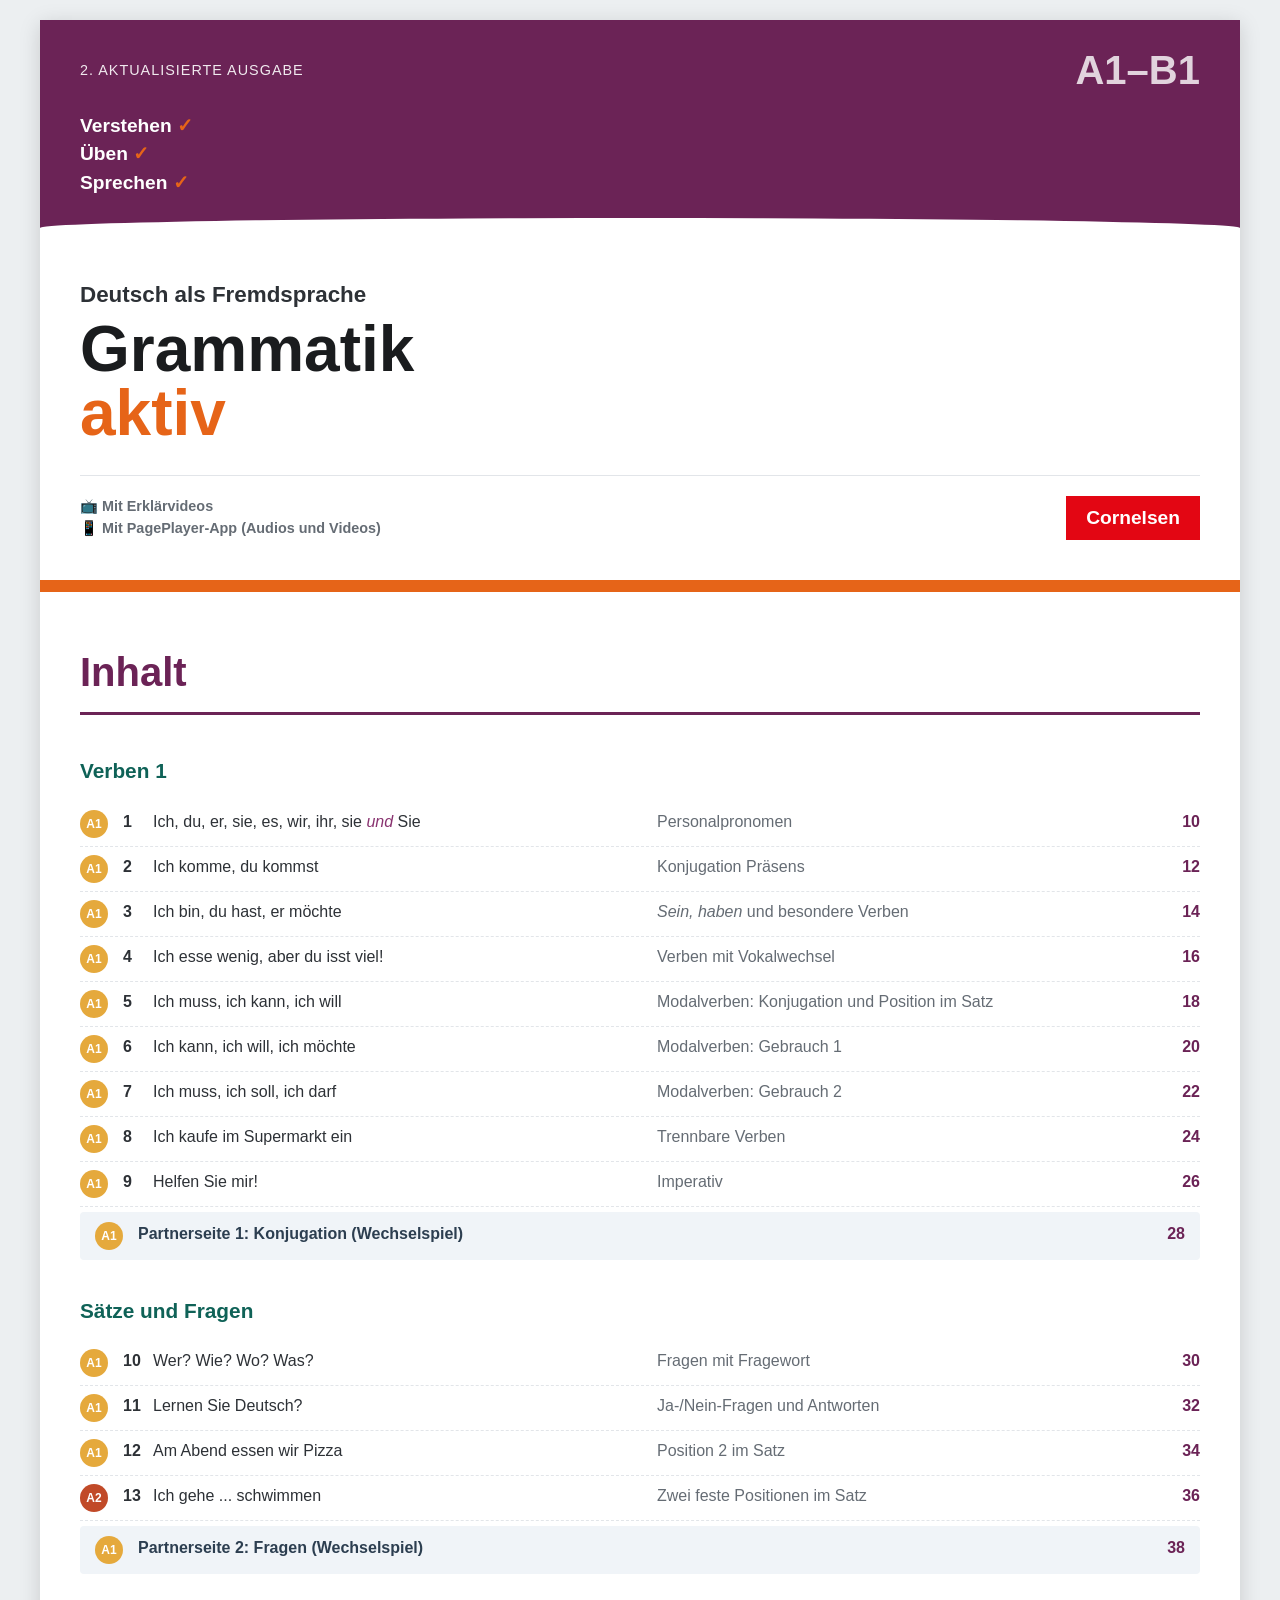
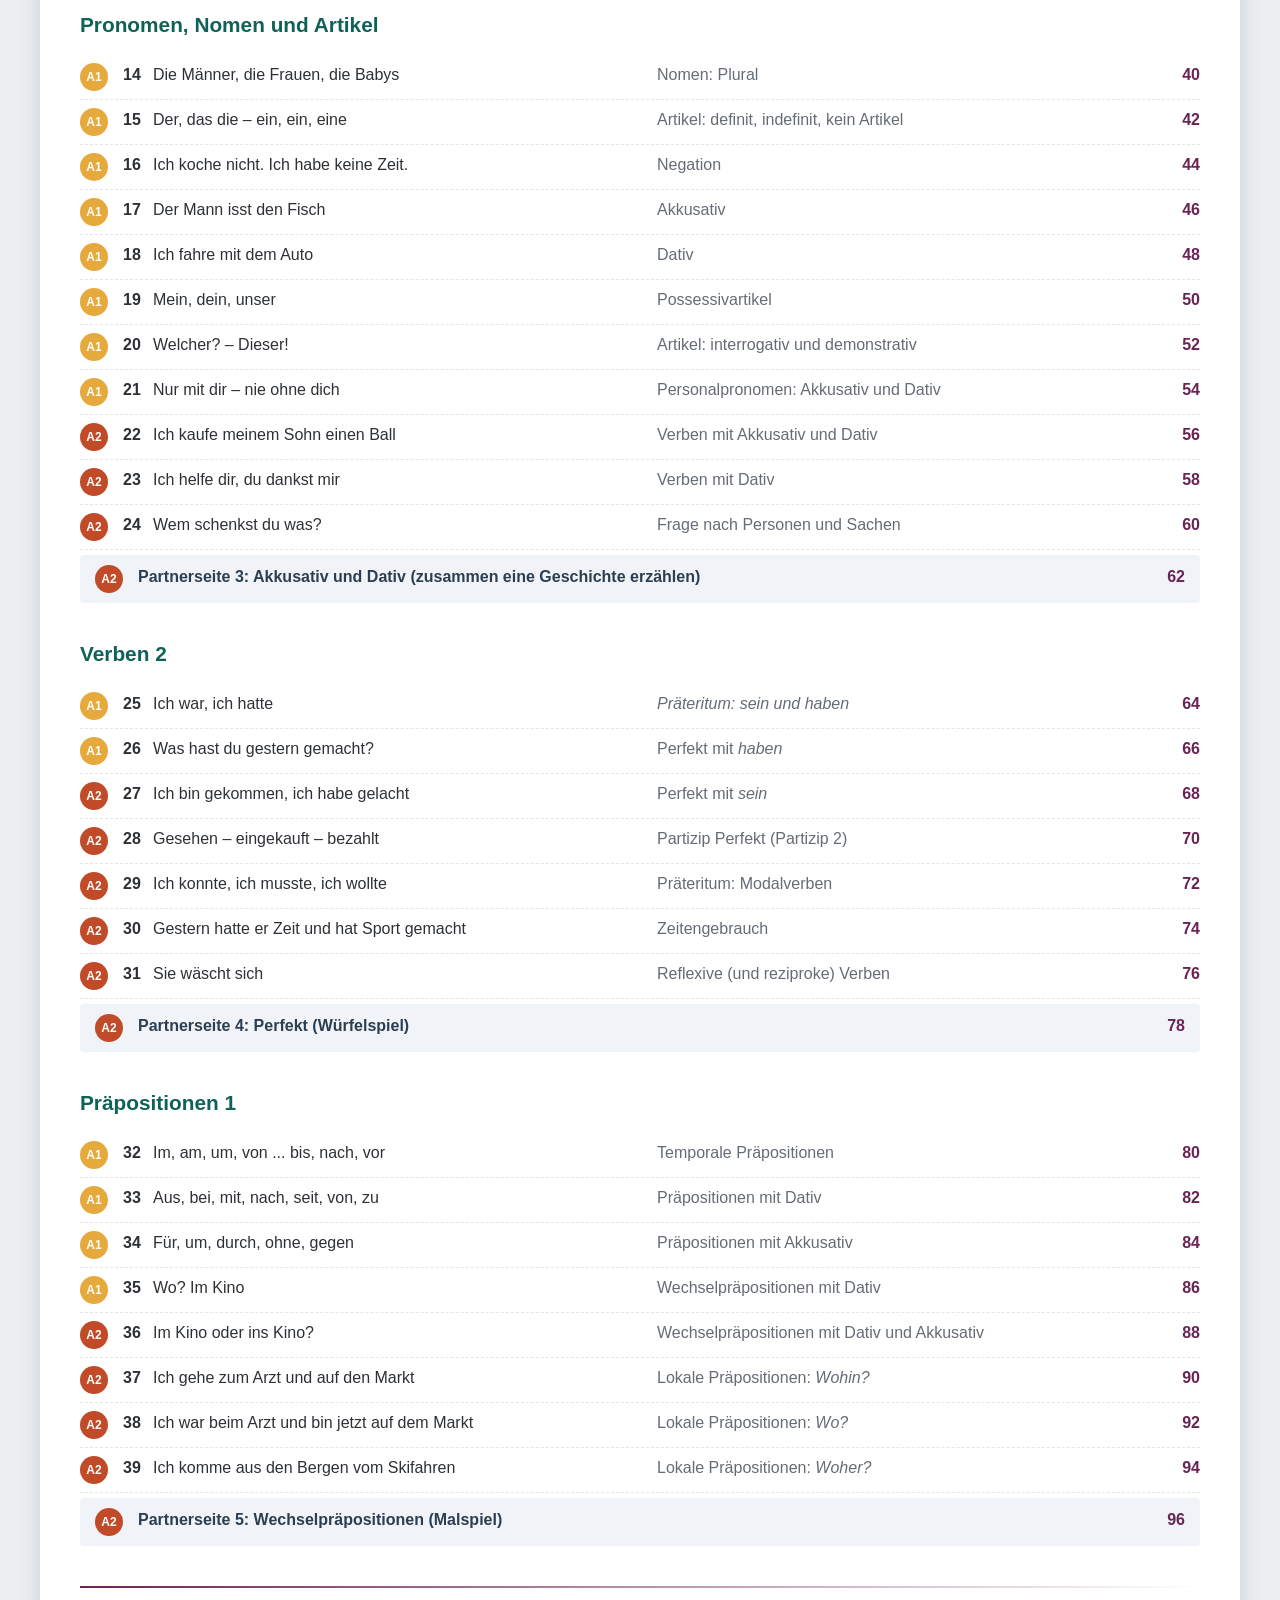
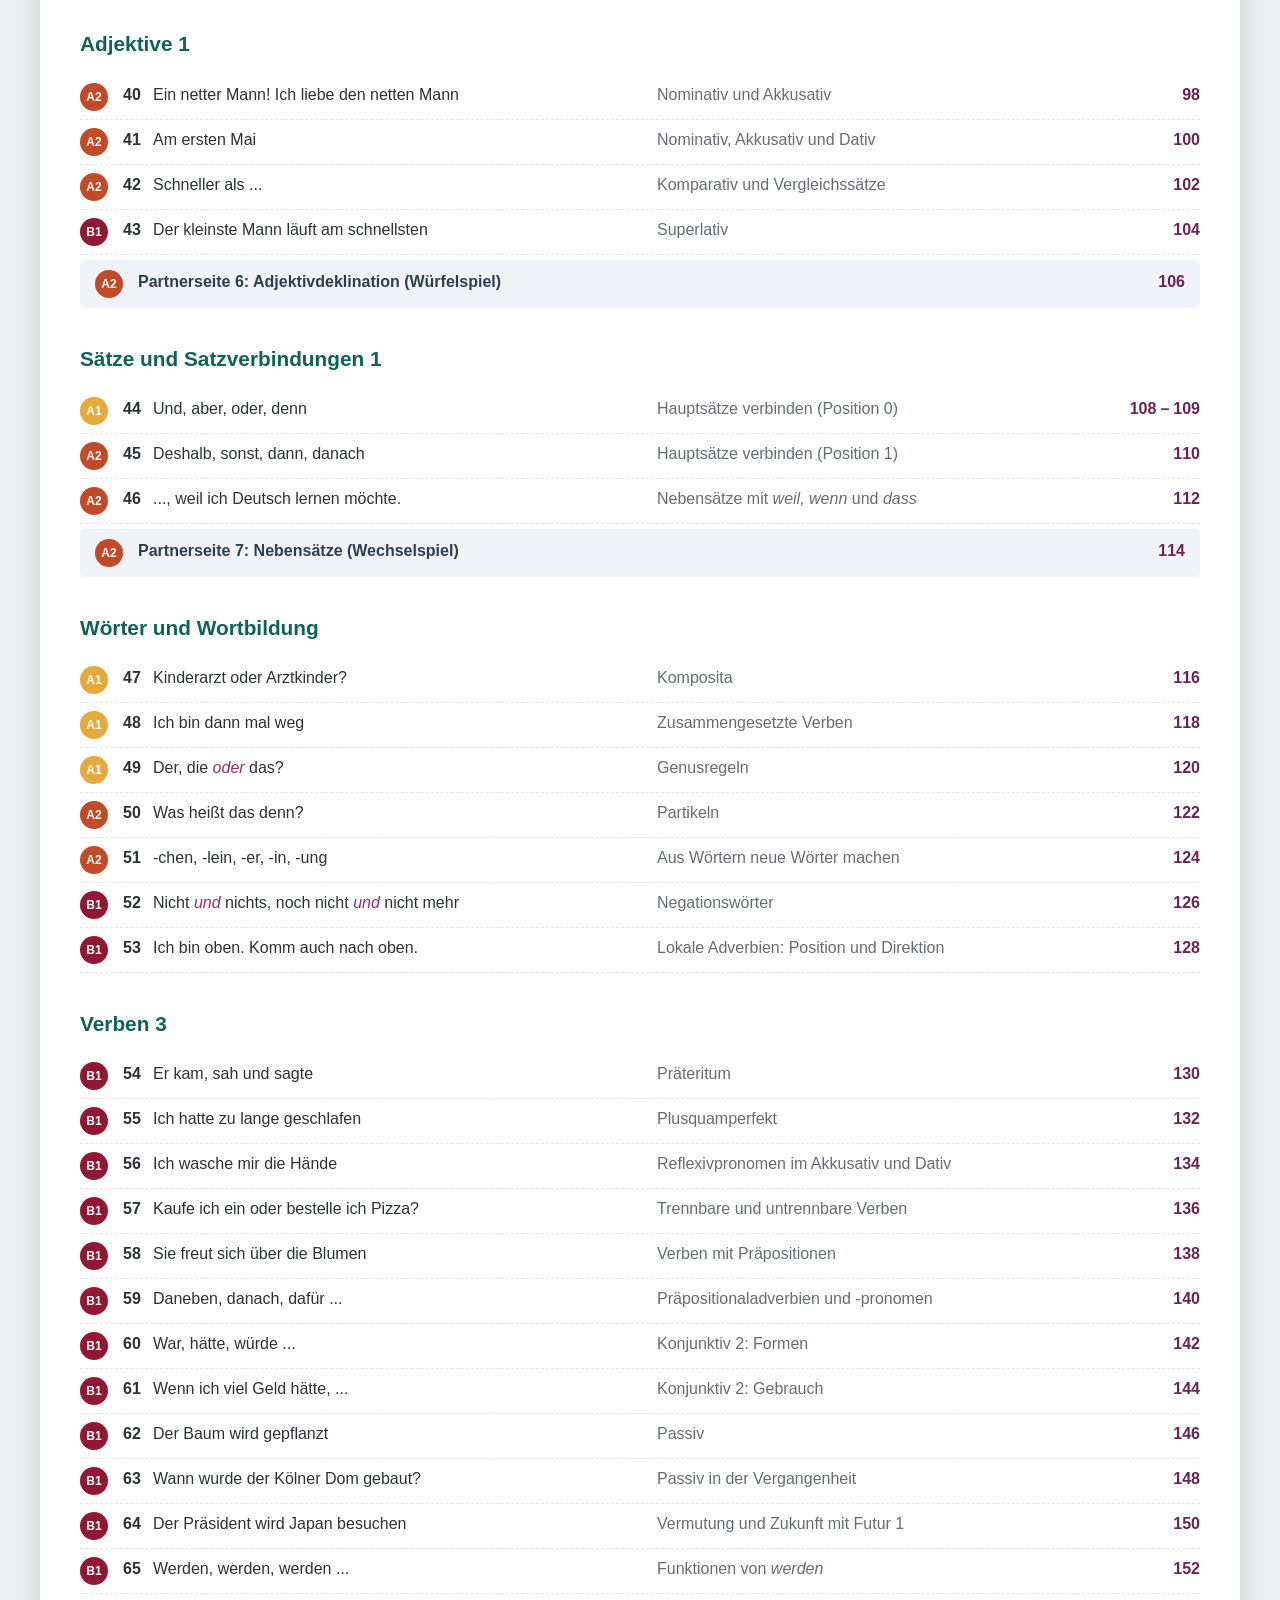
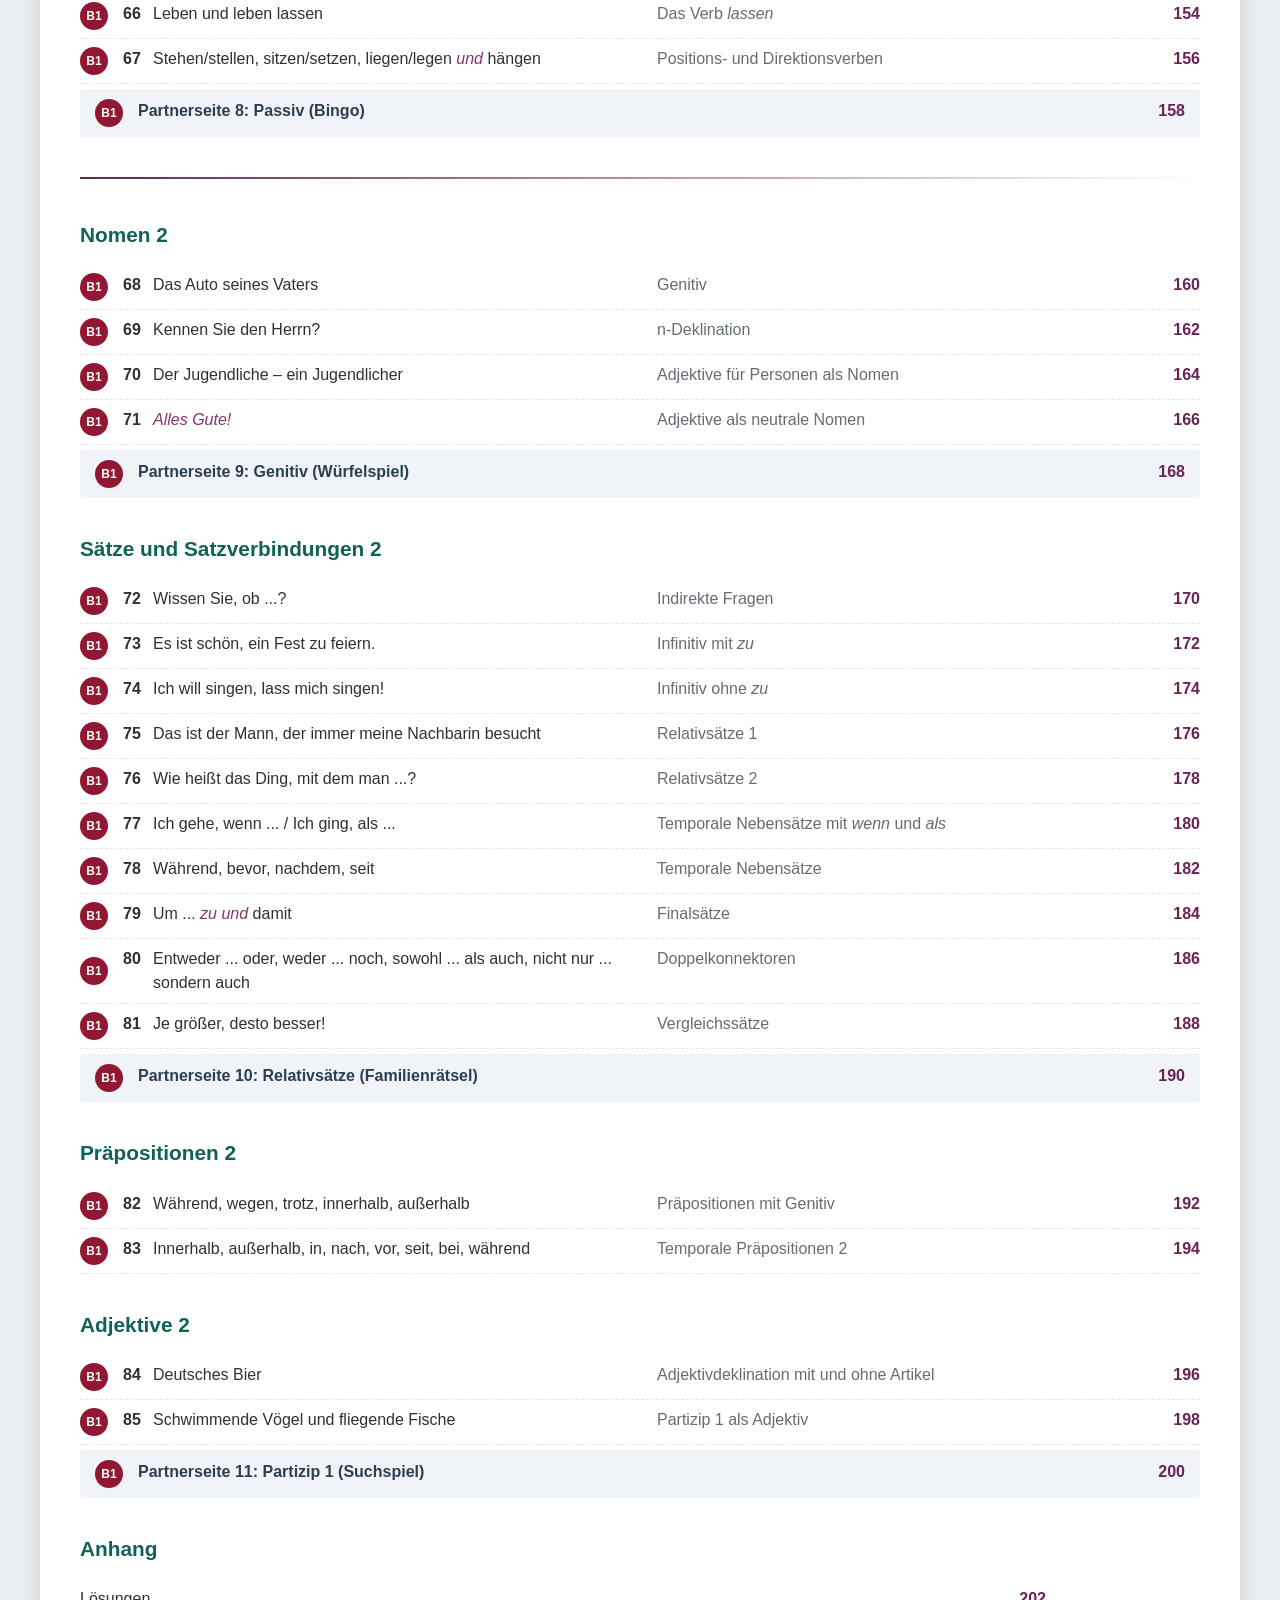
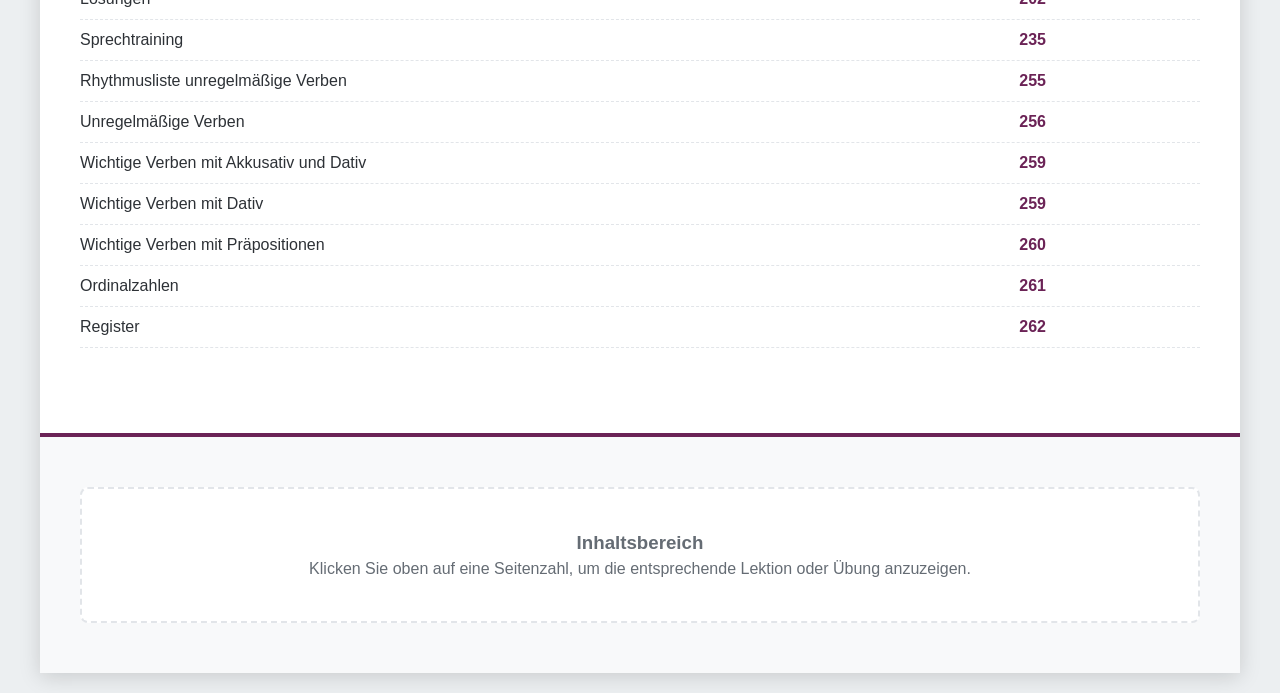
==== Deutsch-A1-B1.html @ 620b85b8 "Create Deutsch-A1-B1.html" ====
<!DOCTYPE html>
<html lang="de">
<head>
    <meta charset="UTF-8">
    <meta name="viewport" content="width=device-width, initial-scale=1.0">
    <title>Grammatik aktiv | A1-B1 Übungsbuch</title>
    <style>
        :root {
            --brand-plum: #6B2356;
            --brand-plum-light: #893370;
            --brand-orange: #E66418;
            --brand-orange-light: #FCEFE7;
            --bg-light: #F8F9FA;
            --text-dark: #2D3136;
            --text-muted: #656C74;
            --border-color: #E2E5E9;
            
            /* Level Badge Colors */
            --badge-a1: #E5A93C;
            --badge-a2: #C14A28;
            --badge-b1: #911732;

            /* Content Specific colors */
            --pos-0-bg: #E3F2FD;
            --pos-0-border: #1E88E5;
            --exercise-blue: #0288D1;
        }

        * {
            box-sizing: border-box;
            margin: 0;
            padding: 0;
        }

        body {
            font-family: -apple-system, BlinkMacSystemFont, "Segoe UI", Roboto, Helvetica, Arial, sans-serif;
            background-color: #ECEFF1;
            color: var(--text-dark);
            line-height: 1.5;
        }

        .app-container {
            max-width: 1200px;
            margin: 20px auto;
            background-color: #FFFFFF;
            box-shadow: 0 4px 20px rgba(0,0,0,0.15);
            min-height: 100vh;
            display: flex;
            flex-direction: column;
            position: relative;
        }

        /* --- BOOK COVER COMPONENT --- */
        .book-cover {
            background-color: var(--brand-plum);
            color: #FFFFFF;
            padding: 40px;
            position: relative;
            overflow: hidden;
            border-bottom: 12px solid var(--brand-orange);
        }

        .cover-badge-top {
            position: absolute;
            top: 20px;
            right: 40px;
            font-size: 2.5rem;
            font-weight: 800;
            opacity: 0.8;
        }

        .cover-edition {
            font-size: 0.9rem;
            text-transform: uppercase;
            letter-spacing: 1px;
            margin-bottom: 30px;
            opacity: 0.9;
        }

        .cover-pillars {
            margin-bottom: 40px;
            font-size: 1.2rem;
            font-weight: bold;
        }
        .cover-pillars div::after {
            content: " ✓";
            color: var(--brand-orange);
        }

        .cover-main-titles {
            background-color: #FFFFFF;
            color: var(--text-dark);
            margin: 0 -40px -40px -40px;
            padding: 40px;
            position: relative;
        }

        .cover-main-titles::before {
            content: "";
            position: absolute;
            top: -20px;
            left: 0;
            right: 0;
            height: 20px;
            background: #FFFFFF;
            border-radius: 100% 100% 0 0;
        }

        .subtitle-lang {
            font-size: 1.4rem;
            color: var(--text-dark);
            font-weight: 600;
            margin-bottom: 5px;
        }

        .main-title-grammatik {
            font-size: 4rem;
            font-weight: 800;
            line-height: 1;
            color: #1A1C1E;
        }

        .main-title-aktiv {
            font-size: 4rem;
            font-weight: 800;
            line-height: 1;
            color: var(--brand-orange);
            margin-bottom: 30px;
        }

        .cover-footer {
            display: flex;
            justify-content: space-between;
            align-items: center;
            border-top: 1px solid var(--border-color);
            padding-top: 20px;
        }

        .brand-logo {
            background-color: #E30613;
            color: #FFFFFF;
            padding: 8px 20px;
            font-weight: bold;
            font-size: 1.2rem;
            display: inline-block;
        }

        /* --- TABLE OF CONTENTS COMPONENT --- */
        .toc-container {
            padding: 50px 40px;
        }

        .toc-title {
            font-size: 2.5rem;
            color: var(--brand-plum);
            margin-bottom: 40px;
            border-bottom: 3px solid var(--brand-plum);
            padding-bottom: 10px;
        }

        .toc-section {
            margin-bottom: 35px;
        }

        .toc-section-title {
            font-size: 1.3rem;
            color: #0F6257;
            margin-bottom: 15px;
            font-weight: 700;
        }

        .toc-list {
            list-style: none;
        }

        .toc-item {
            display: flex;
            align-items: baseline;
            padding: 8px 0;
            border-bottom: 1px dashed var(--border-color);
            transition: background-color 0.2s ease;
        }

        .toc-item:hover {
            background-color: var(--bg-light);
        }

        .level-badge {
            display: inline-block;
            width: 28px;
            height: 28px;
            border-radius: 50%;
            color: #FFFFFF;
            text-align: center;
            font-size: 0.75rem;
            font-weight: bold;
            line-height: 28px;
            margin-right: 15px;
            flex-shrink: 0;
            align-self: center;
        }

        .badge-a1 { background-color: var(--badge-a1); }
        .badge-a2 { background-color: var(--badge-a2); }
        .badge-b1 { background-color: var(--badge-b1); }

        .chapter-num {
            font-weight: 700;
            width: 30px;
            flex-shrink: 0;
        }

        .chapter-example {
            font-weight: 500;
            padding-right: 20px;
            flex-grow: 0;
            width: 45%;
        }

        .chapter-example em {
            font-style: italic;
            color: var(--brand-plum-light);
        }

        .chapter-topic {
            color: var(--text-muted);
            flex-grow: 1;
            padding-right: 15px;
        }

        .page-link-group {
            display: flex;
            gap: 4px;
            font-weight: bold;
            color: var(--brand-plum);
            width: 70px;
            justify-content: flex-end;
            flex-shrink: 0;
        }

        .page-link {
            color: var(--brand-plum);
            text-decoration: none;
            transition: color 0.2s ease;
        }

        .page-link:hover {
            color: var(--brand-orange);
            text-decoration: underline;
        }

        .partner-item {
            background-color: #F0F4F8;
            border-bottom: none;
            border-radius: 4px;
            margin: 5px 0;
            padding: 10px 15px;
        }
        
        .partner-title {
            font-weight: bold;
            color: #2C3E50;
            flex-grow: 1;
        }

        .divider-line {
            height: 2px;
            background: linear-gradient(to right, var(--brand-plum), transparent);
            margin: 40px 0;
            border: none;
        }

        /* --- CONTENT SECTION CONTAINER --- */
        .content-workspace {
            background-color: var(--bg-light);
            border-top: 4px solid var(--brand-plum);
            padding: 50px 40px;
        }

        .placeholder-box {
            background: white;
            border: 2px dashed var(--border-color);
            border-radius: 8px;
            padding: 40px;
            text-align: center;
            color: var(--text-muted);
        }

        /* --- BOOK PAGE PARSING & INTERFACE LAYOUTS (PAGES 108 & 109) --- */
        .page-render-container {
            background-color: #FFFFFF;
            padding: 40px;
            border-radius: 4px;
            box-shadow: 0 2px 10px rgba(0,0,0,0.05);
        }

        .page-header-meta {
            display: flex;
            justify-content: space-between;
            align-items: center;
            border-bottom: 2px solid var(--text-dark);
            padding-bottom: 10px;
            margin-bottom: 25px;
        }

        .page-title-main {
            font-size: 1.8rem;
            font-weight: 800;
        }

        .page-title-main span {
            color: var(--brand-orange);
        }

        .grid-syntax-table {
            display: grid;
            grid-template-columns: 1.5fr 1fr 2fr;
            gap: 1px;
            background-color: var(--border-color);
            margin: 20px 0;
            border: 1px solid var(--border-color);
        }

        .grid-cell {
            background-color: #FFFFFF;
            padding: 10px 12px;
            font-size: 0.95rem;
        }

        .grid-header {
            background-color: #F1F3F5;
            font-weight: bold;
            color: var(--text-dark);
        }

        .grid-cell-pos0 {
            background-color: var(--pos-0-bg);
            border-left: 3px solid var(--pos-0-border);
            font-weight: bold;
            color: #0D47A1;
        }

        .conceptual-matrix {
            display: grid;
            grid-template-columns: repeat(2, 1fr);
            gap: 20px;
            margin-top: 25px;
        }

        .matrix-card {
            border: 1px solid var(--border-color);
            border-radius: 6px;
            padding: 15px;
        }

        .matrix-card h4 {
            color: var(--brand-plum);
            margin-bottom: 8px;
            border-bottom: 2px solid var(--brand-orange-light);
            padding-bottom: 4px;
        }

        .m-highlight {
            font-weight: bold;
            color: #D32F2F;
        }

        /* Exercise layout engine */
        .exercise-headline {
            display: flex;
            align-items: center;
            margin-top: 30px;
            margin-bottom: 15px;
            color: var(--exercise-blue);
            font-weight: bold;
        }

        .exercise-num-badge {
            background-color: var(--exercise-blue);
            color: white;
            width: 24px;
            height: 24px;
            border-radius: 50%;
            display: inline-block;
            text-align: center;
            line-height: 24px;
            margin-right: 10px;
            font-size: 0.85rem;
        }

        .exercise-input-line {
            margin-bottom: 12px;
            padding-left: 10px;
            font-size: 1rem;
        }

        .inline-blank {
            border: none;
            border-bottom: 1px solid var(--text-dark);
            width: 140px;
            padding: 2px 5px;
            font-size: 0.95rem;
            color: #1565C0;
            font-weight: bold;
            text-align: center;
        }

        .inline-blank:focus {
            outline: none;
            border-bottom: 2px solid var(--brand-orange);
            background-color: var(--brand-orange-light);
        }

        .full-width-blank {
            width: 100%;
            margin-top: 5px;
            border: none;
            border-bottom: 1px solid var(--text-muted);
            padding: 4px;
            font-size: 0.95rem;
        }

        .full-width-blank:focus {
            outline: none;
            border-bottom: 2px solid var(--exercise-blue);
        }

        .radio-option-group {
            display: inline-flex;
            gap: 15px;
            margin-left: 10px;
        }

        .tip-box-lightbulb {
            background-color: #E8F5E9;
            border: 1px solid #A5D6A7;
            border-radius: 6px;
            padding: 15px;
            margin: 25px 0;
            display: flex;
            gap: 15px;
            align-items: center;
        }

        /* Navigation buttons layout inside content area */
        .page-navigation-footer {
            display: flex;
            justify-content: space-between;
            margin-top: 30px;
            padding-top: 20px;
            border-top: 1px solid var(--border-color);
        }

        .nav-btn {
            padding: 8px 16px;
            background-color: var(--brand-plum);
            color: white;
            text-decoration: none;
            border-radius: 4px;
            font-weight: bold;
            font-size: 0.9rem;
        }

        .nav-btn:hover {
            background-color: var(--brand-orange);
        }
    </style>
</head>
<body>

<div class="app-container">

    <header class="book-cover">
        <div class="cover-badge-top">A1–B1</div>
        <div class="cover-edition">2. aktualisierte Ausgabe</div>
        <div class="cover-pillars">
            <div>Verstehen</div>
            <div>Üben</div>
            <div>Sprechen</div>
        </div>
        
        <div class="cover-main-titles">
            <div class="subtitle-lang">Deutsch als Fremdsprache</div>
            <h1 class="main-title-grammatik">Grammatik</h1>
            <h1 class="main-title-aktiv">aktiv</h1>
            
            <div class="cover-footer">
                <div style="font-size: 0.9rem; color: var(--text-muted); font-weight: bold;">
                    📺 Mit Erklärvideos <br>
                    📱 Mit PagePlayer-App (Audios und Videos)
                </div>
                <div class="brand-logo">Cornelsen</div>
            </div>
        </div>
    </header>

    <main class="toc-container">
        <h2 class="toc-title">Inhalt</h2>

        <section class="toc-section">
            <h3 class="toc-section-title">Verben 1</h3>
            <ul class="toc-list">
                <li class="toc-item"><span class="level-badge badge-a1">A1</span><span class="chapter-num">1</span><span class="chapter-example">Ich, du, er, sie, es, wir, ihr, sie <em>und</em> Sie</span><span class="chapter-topic">Personalpronomen</span><div class="page-link-group"><a href="#page-10" class="page-link">10</a></div></li>
                <li class="toc-item"><span class="level-badge badge-a1">A1</span><span class="chapter-num">2</span><span class="chapter-example">Ich komme, du kommst</span><span class="chapter-topic">Konjugation Präsens</span><div class="page-link-group"><a href="#page-12" class="page-link">12</a></div></li>
                <li class="toc-item"><span class="level-badge badge-a1">A1</span><span class="chapter-num">3</span><span class="chapter-example">Ich bin, du hast, er möchte</span><span class="chapter-topic"><em>Sein, haben</em> und besondere Verben</span><div class="page-link-group"><a href="#page-14" class="page-link">14</a></div></li>
                <li class="toc-item"><span class="level-badge badge-a1">A1</span><span class="chapter-num">4</span><span class="chapter-example">Ich esse wenig, aber du isst viel!</span><span class="chapter-topic">Verben mit Vokalwechsel</span><div class="page-link-group"><a href="#page-16" class="page-link">16</a></div></li>
                <li class="toc-item"><span class="level-badge badge-a1">A1</span><span class="chapter-num">5</span><span class="chapter-example">Ich muss, ich kann, ich will</span><span class="chapter-topic">Modalverben: Konjugation und Position im Satz</span><div class="page-link-group"><a href="#page-18" class="page-link">18</a></div></li>
                <li class="toc-item"><span class="level-badge badge-a1">A1</span><span class="chapter-num">6</span><span class="chapter-example">Ich kann, ich will, ich möchte</span><span class="chapter-topic">Modalverben: Gebrauch 1</span><div class="page-link-group"><a href="#page-20" class="page-link">20</a></div></li>
                <li class="toc-item"><span class="level-badge badge-a1">A1</span><span class="chapter-num">7</span><span class="chapter-example">Ich muss, ich soll, ich darf</span><span class="chapter-topic">Modalverben: Gebrauch 2</span><div class="page-link-group"><a href="#page-22" class="page-link">22</a></div></li>
                <li class="toc-item"><span class="level-badge badge-a1">A1</span><span class="chapter-num">8</span><span class="chapter-example">Ich kaufe im Supermarkt ein</span><span class="chapter-topic">Trennbare Verben</span><div class="page-link-group"><a href="#page-24" class="page-link">24</a></div></li>
                <li class="toc-item"><span class="level-badge badge-a1">A1</span><span class="chapter-num">9</span><span class="chapter-example">Helfen Sie mir!</span><span class="chapter-topic">Imperativ</span><div class="page-link-group"><a href="#page-26" class="page-link">26</a></div></li>
                <li class="toc-item partner-item"><span class="level-badge badge-a1">A1</span><span class="partner-title">Partnerseite 1: Konjugation (Wechselspiel)</span><div class="page-link-group"><a href="#page-28" class="page-link">28</a></div></li>
            </ul>
        </section>

        <section class="toc-section">
            <h3 class="toc-section-title">Sätze und Fragen</h3>
            <ul class="toc-list">
                <li class="toc-item"><span class="level-badge badge-a1">A1</span><span class="chapter-num">10</span><span class="chapter-example">Wer? Wie? Wo? Was?</span><span class="chapter-topic">Fragen mit Fragewort</span><div class="page-link-group"><a href="#page-30" class="page-link">30</a></div></li>
                <li class="toc-item"><span class="level-badge badge-a1">A1</span><span class="chapter-num">11</span><span class="chapter-example">Lernen Sie Deutsch?</span><span class="chapter-topic">Ja-/Nein-Fragen und Antworten</span><div class="page-link-group"><a href="#page-32" class="page-link">32</a></div></li>
                <li class="toc-item"><span class="level-badge badge-a1">A1</span><span class="chapter-num">12</span><span class="chapter-example">Am Abend essen wir Pizza</span><span class="chapter-topic">Position 2 im Satz</span><div class="page-link-group"><a href="#page-34" class="page-link">34</a></div></li>
                <li class="toc-item"><span class="level-badge badge-a2">A2</span><span class="chapter-num">13</span><span class="chapter-example">Ich gehe ... schwimmen</span><span class="chapter-topic">Zwei feste Positionen im Satz</span><div class="page-link-group"><a href="#page-36" class="page-link">36</a></div></li>
                <li class="toc-item partner-item"><span class="level-badge badge-a1">A1</span><span class="partner-title">Partnerseite 2: Fragen (Wechselspiel)</span><div class="page-link-group"><a href="#page-38" class="page-link">38</a></div></li>
            </ul>
        </section>

        <section class="toc-section">
            <h3 class="toc-section-title">Pronomen, Nomen und Artikel</h3>
            <ul class="toc-list">
                <li class="toc-item"><span class="level-badge badge-a1">A1</span><span class="chapter-num">14</span><span class="chapter-example">Die Männer, die Frauen, die Babys</span><span class="chapter-topic">Nomen: Plural</span><div class="page-link-group"><a href="#page-40" class="page-link">40</a></div></li>
                <li class="toc-item"><span class="level-badge badge-a1">A1</span><span class="chapter-num">15</span><span class="chapter-example">Der, das die – ein, ein, eine</span><span class="chapter-topic">Artikel: definit, indefinit, kein Artikel</span><div class="page-link-group"><a href="#page-42" class="page-link">42</a></div></li>
                <li class="toc-item"><span class="level-badge badge-a1">A1</span><span class="chapter-num">16</span><span class="chapter-example">Ich koche nicht. Ich habe keine Zeit.</span><span class="chapter-topic">Negation</span><div class="page-link-group"><a href="#page-44" class="page-link">44</a></div></li>
                <li class="toc-item"><span class="level-badge badge-a1">A1</span><span class="chapter-num">17</span><span class="chapter-example">Der Mann isst den Fisch</span><span class="chapter-topic">Akkusativ</span><div class="page-link-group"><a href="#page-46" class="page-link">46</a></div></li>
                <li class="toc-item"><span class="level-badge badge-a1">A1</span><span class="chapter-num">18</span><span class="chapter-example">Ich fahre mit dem Auto</span><span class="chapter-topic">Dativ</span><div class="page-link-group"><a href="#page-48" class="page-link">48</a></div></li>
                <li class="toc-item"><span class="level-badge badge-a1">A1</span><span class="chapter-num">19</span><span class="chapter-example">Mein, dein, unser</span><span class="chapter-topic">Possessivartikel</span><div class="page-link-group"><a href="#page-50" class="page-link">50</a></div></li>
                <li class="toc-item"><span class="level-badge badge-a1">A1</span><span class="chapter-num">20</span><span class="chapter-example">Welcher? – Dieser!</span><span class="chapter-topic">Artikel: interrogativ und demonstrativ</span><div class="page-link-group"><a href="#page-52" class="page-link">52</a></div></li>
                <li class="toc-item"><span class="level-badge badge-a1">A1</span><span class="chapter-num">21</span><span class="chapter-example">Nur mit dir – nie ohne dich</span><span class="chapter-topic">Personalpronomen: Akkusativ und Dativ</span><div class="page-link-group"><a href="#page-54" class="page-link">54</a></div></li>
                <li class="toc-item"><span class="level-badge badge-a2">A2</span><span class="chapter-num">22</span><span class="chapter-example">Ich kaufe meinem Sohn einen Ball</span><span class="chapter-topic">Verben mit Akkusativ und Dativ</span><div class="page-link-group"><a href="#page-56" class="page-link">56</a></div></li>
                <li class="toc-item"><span class="level-badge badge-a2">A2</span><span class="chapter-num">23</span><span class="chapter-example">Ich helfe dir, du dankst mir</span><span class="chapter-topic">Verben mit Dativ</span><div class="page-link-group"><a href="#page-58" class="page-link">58</a></div></li>
                <li class="toc-item"><span class="level-badge badge-a2">A2</span><span class="chapter-num">24</span><span class="chapter-example">Wem schenkst du was?</span><span class="chapter-topic">Frage nach Personen und Sachen</span><div class="page-link-group"><a href="#page-60" class="page-link">60</a></div></li>
                <li class="toc-item partner-item"><span class="level-badge badge-a2">A2</span><span class="partner-title">Partnerseite 3: Akkusativ und Dativ (zusammen eine Geschichte erzählen)</span><div class="page-link-group"><a href="#page-62" class="page-link">62</a></div></li>
            </ul>
        </section>

        <section class="toc-section">
            <h3 class="toc-section-title">Verben 2</h3>
            <ul class="toc-list">
                <li class="toc-item"><span class="level-badge badge-a1">A1</span><span class="chapter-num">25</span><span class="chapter-example">Ich war, ich hatte</span><span class="chapter-topic"><em>Präteritum: sein und haben</em></span><div class="page-link-group"><a href="#page-64" class="page-link">64</a></div></li>
                <li class="toc-item"><span class="level-badge badge-a1">A1</span><span class="chapter-num">26</span><span class="chapter-example">Was hast du gestern gemacht?</span><span class="chapter-topic">Perfekt mit <em>haben</em></span><div class="page-link-group"><a href="#page-66" class="page-link">66</a></div></li>
                <li class="toc-item"><span class="level-badge badge-a2">A2</span><span class="chapter-num">27</span><span class="chapter-example">Ich bin gekommen, ich habe gelacht</span><span class="chapter-topic">Perfekt mit <em>sein</em></span><div class="page-link-group"><a href="#page-68" class="page-link">68</a></div></li>
                <li class="toc-item"><span class="level-badge badge-a2">A2</span><span class="chapter-num">28</span><span class="chapter-example">Gesehen – eingekauft – bezahlt</span><span class="chapter-topic">Partizip Perfekt (Partizip 2)</span><div class="page-link-group"><a href="#page-70" class="page-link">70</a></div></li>
                <li class="toc-item"><span class="level-badge badge-a2">A2</span><span class="chapter-num">29</span><span class="chapter-example">Ich konnte, ich musste, ich wollte</span><span class="chapter-topic">Präteritum: Modalverben</span><div class="page-link-group"><a href="#page-72" class="page-link">72</a></div></li>
                <li class="toc-item"><span class="level-badge badge-a2">A2</span><span class="chapter-num">30</span><span class="chapter-example">Gestern hatte er Zeit und hat Sport gemacht</span><span class="chapter-topic">Zeitengebrauch</span><div class="page-link-group"><a href="#page-74" class="page-link">74</a></div></li>
                <li class="toc-item"><span class="level-badge badge-a2">A2</span><span class="chapter-num">31</span><span class="chapter-example">Sie wäscht sich</span><span class="chapter-topic">Reflexive (und reziproke) Verben</span><div class="page-link-group"><a href="#page-76" class="page-link">76</a></div></li>
                <li class="toc-item partner-item"><span class="level-badge badge-a2">A2</span><span class="partner-title">Partnerseite 4: Perfekt (Würfelspiel)</span><div class="page-link-group"><a href="#page-78" class="page-link">78</a></div></li>
            </ul>
        </section>

        <section class="toc-section">
            <h3 class="toc-section-title">Präpositionen 1</h3>
            <ul class="toc-list">
                <li class="toc-item"><span class="level-badge badge-a1">A1</span><span class="chapter-num">32</span><span class="chapter-example">Im, am, um, von ... bis, nach, vor</span><span class="chapter-topic">Temporale Präpositionen</span><div class="page-link-group"><a href="#page-80" class="page-link">80</a></div></li>
                <li class="toc-item"><span class="level-badge badge-a1">A1</span><span class="chapter-num">33</span><span class="chapter-example">Aus, bei, mit, nach, seit, von, zu</span><span class="chapter-topic">Präpositionen mit Dativ</span><div class="page-link-group"><a href="#page-82" class="page-link">82</a></div></li>
                <li class="toc-item"><span class="level-badge badge-a1">A1</span><span class="chapter-num">34</span><span class="chapter-example">Für, um, durch, ohne, gegen</span><span class="chapter-topic">Präpositionen mit Akkusativ</span><div class="page-link-group"><a href="#page-84" class="page-link">84</a></div></li>
                <li class="toc-item"><span class="level-badge badge-a1">A1</span><span class="chapter-num">35</span><span class="chapter-example">Wo? Im Kino</span><span class="chapter-topic">Wechselpräpositionen mit Dativ</span><div class="page-link-group"><a href="#page-86" class="page-link">86</a></div></li>
                <li class="toc-item"><span class="level-badge badge-a2">A2</span><span class="chapter-num">36</span><span class="chapter-example">Im Kino oder ins Kino?</span><span class="chapter-topic">Wechselpräpositionen mit Dativ und Akkusativ</span><div class="page-link-group"><a href="#page-88" class="page-link">88</a></div></li>
                <li class="toc-item"><span class="level-badge badge-a2">A2</span><span class="chapter-num">37</span><span class="chapter-example">Ich gehe zum Arzt und auf den Markt</span><span class="chapter-topic">Lokale Präpositionen: <em>Wohin?</em></span><div class="page-link-group"><a href="#page-90" class="page-link">90</a></div></li>
                <li class="toc-item"><span class="level-badge badge-a2">A2</span><span class="chapter-num">38</span><span class="chapter-example">Ich war beim Arzt und bin jetzt auf dem Markt</span><span class="chapter-topic">Lokale Präpositionen: <em>Wo?</em></span><div class="page-link-group"><a href="#page-92" class="page-link">92</a></div></li>
                <li class="toc-item"><span class="level-badge badge-a2">A2</span><span class="chapter-num">39</span><span class="chapter-example">Ich komme aus den Bergen vom Skifahren</span><span class="chapter-topic">Lokale Präpositionen: <em>Woher?</em></span><div class="page-link-group"><a href="#page-94" class="page-link">94</a></div></li>
                <li class="toc-item partner-item"><span class="level-badge badge-a2">A2</span><span class="partner-title">Partnerseite 5: Wechselpräpositionen (Malspiel)</span><div class="page-link-group"><a href="#page-96" class="page-link">96</a></div></li>
            </ul>
        </section>

        <hr class="divider-line">

        <section class="toc-section">
            <h3 class="toc-section-title">Adjektive 1</h3>
            <ul class="toc-list">
                <li class="toc-item"><span class="level-badge badge-a2">A2</span><span class="chapter-num">40</span><span class="chapter-example">Ein netter Mann! Ich liebe den netten Mann</span><span class="chapter-topic">Nominativ und Akkusativ</span><div class="page-link-group"><a href="#page-98" class="page-link">98</a></div></li>
                <li class="toc-item"><span class="level-badge badge-a2">A2</span><span class="chapter-num">41</span><span class="chapter-example">Am ersten Mai</span><span class="chapter-topic">Nominativ, Akkusativ und Dativ</span><div class="page-link-group"><a href="#page-100" class="page-link">100</a></div></li>
                <li class="toc-item"><span class="level-badge badge-a2">A2</span><span class="chapter-num">42</span><span class="chapter-example">Schneller als ...</span><span class="chapter-topic">Komparativ und Vergleichssätze</span><div class="page-link-group"><a href="#page-102" class="page-link">102</a></div></li>
                <li class="toc-item"><span class="level-badge badge-b1">B1</span><span class="chapter-num">43</span><span class="chapter-example">Der kleinste Mann läuft am schnellsten</span><span class="chapter-topic">Superlativ</span><div class="page-link-group"><a href="#page-104" class="page-link">104</a></div></li>
                <li class="toc-item partner-item"><span class="level-badge badge-a2">A2</span><span class="partner-title">Partnerseite 6: Adjektivdeklination (Würfelspiel)</span><div class="page-link-group"><a href="#page-106" class="page-link">106</a></div></li>
            </ul>
        </section>

        <section class="toc-section">
            <h3 class="toc-section-title">Sätze und Satzverbindungen 1</h3>
            <ul class="toc-list">
                <li class="toc-item"><span class="level-badge badge-a1">A1</span><span class="chapter-num">44</span><span class="chapter-example">Und, aber, oder, denn</span><span class="chapter-topic">Hauptsätze verbinden (Position 0)</span><div class="page-link-group"><a href="#page-108" class="page-link">108</a>–<a href="#page-109" class="page-link">109</a></div></li>
                <li class="toc-item"><span class="level-badge badge-a2">A2</span><span class="chapter-num">45</span><span class="chapter-example">Deshalb, sonst, dann, danach</span><span class="chapter-topic">Hauptsätze verbinden (Position 1)</span><div class="page-link-group"><a href="#page-110" class="page-link">110</a></div></li>
                <li class="toc-item"><span class="level-badge badge-a2">A2</span><span class="chapter-num">46</span><span class="chapter-example">..., weil ich Deutsch lernen möchte.</span><span class="chapter-topic">Nebensätze mit <em>weil, wenn</em> und <em>dass</em></span><div class="page-link-group"><a href="#page-112" class="page-link">112</a></div></li>
                <li class="toc-item partner-item"><span class="level-badge badge-a2">A2</span><span class="partner-title">Partnerseite 7: Nebensätze (Wechselspiel)</span><div class="page-link-group"><a href="#page-114" class="page-link">114</a></div></li>
            </ul>
        </section>

        <section class="toc-section">
            <h3 class="toc-section-title">Wörter und Wortbildung</h3>
            <ul class="toc-list">
                <li class="toc-item"><span class="level-badge badge-a1">A1</span><span class="chapter-num">47</span><span class="chapter-example">Kinderarzt oder Arztkinder?</span><span class="chapter-topic">Komposita</span><div class="page-link-group"><a href="#page-116" class="page-link">116</a></div></li>
                <li class="toc-item"><span class="level-badge badge-a1">A1</span><span class="chapter-num">48</span><span class="chapter-example">Ich bin dann mal weg</span><span class="chapter-topic">Zusammengesetzte Verben</span><div class="page-link-group"><a href="#page-118" class="page-link">118</a></div></li>
                <li class="toc-item"><span class="level-badge badge-a1">A1</span><span class="chapter-num">49</span><span class="chapter-example">Der, die <em>oder</em> das?</span><span class="chapter-topic">Genusregeln</span><div class="page-link-group"><a href="#page-120" class="page-link">120</a></div></li>
                <li class="toc-item"><span class="level-badge badge-a2">A2</span><span class="chapter-num">50</span><span class="chapter-example">Was heißt das denn?</span><span class="chapter-topic">Partikeln</span><div class="page-link-group"><a href="#page-122" class="page-link">122</a></div></li>
                <li class="toc-item"><span class="level-badge badge-a2">A2</span><span class="chapter-num">51</span><span class="chapter-example">-chen, -lein, -er, -in, -ung</span><span class="chapter-topic">Aus Wörtern neue Wörter machen</span><div class="page-link-group"><a href="#page-124" class="page-link">124</a></div></li>
                <li class="toc-item"><span class="level-badge badge-b1">B1</span><span class="chapter-num">52</span><span class="chapter-example">Nicht <em>und</em> nichts, noch nicht <em>und</em> nicht mehr</span><span class="chapter-topic">Negationswörter</span><div class="page-link-group"><a href="#page-126" class="page-link">126</a></div></li>
                <li class="toc-item"><span class="level-badge badge-b1">B1</span><span class="chapter-num">53</span><span class="chapter-example">Ich bin oben. Komm auch nach oben.</span><span class="chapter-topic">Lokale Adverbien: Position und Direktion</span><div class="page-link-group"><a href="#page-128" class="page-link">128</a></div></li>
            </ul>
        </section>

        <section class="toc-section">
            <h3 class="toc-section-title">Verben 3</h3>
            <ul class="toc-list">
                <li class="toc-item"><span class="level-badge badge-b1">B1</span><span class="chapter-num">54</span><span class="chapter-example">Er kam, sah und sagte</span><span class="chapter-topic">Präteritum</span><div class="page-link-group"><a href="#page-130" class="page-link">130</a></div></li>
                <li class="toc-item"><span class="level-badge badge-b1">B1</span><span class="chapter-num">55</span><span class="chapter-example">Ich hatte zu lange geschlafen</span><span class="chapter-topic">Plusquamperfekt</span><div class="page-link-group"><a href="#page-132" class="page-link">132</a></div></li>
                <li class="toc-item"><span class="level-badge badge-b1">B1</span><span class="chapter-num">56</span><span class="chapter-example">Ich wasche mir die Hände</span><span class="chapter-topic">Reflexivpronomen im Akkusativ und Dativ</span><div class="page-link-group"><a href="#page-134" class="page-link">134</a></div></li>
                <li class="toc-item"><span class="level-badge badge-b1">B1</span><span class="chapter-num">57</span><span class="chapter-example">Kaufe ich ein oder bestelle ich Pizza?</span><span class="chapter-topic">Trennbare und untrennbare Verben</span><div class="page-link-group"><a href="#page-136" class="page-link">136</a></div></li>
                <li class="toc-item"><span class="level-badge badge-b1">B1</span><span class="chapter-num">58</span><span class="chapter-example">Sie freut sich über die Blumen</span><span class="chapter-topic">Verben mit Präpositionen</span><div class="page-link-group"><a href="#page-138" class="page-link">138</a></div></li>
                <li class="toc-item"><span class="level-badge badge-b1">B1</span><span class="chapter-num">59</span><span class="chapter-example">Daneben, danach, dafür ...</span><span class="chapter-topic">Präpositionaladverbien und -pronomen</span><div class="page-link-group"><a href="#page-140" class="page-link">140</a></div></li>
                <li class="toc-item"><span class="level-badge badge-b1">B1</span><span class="chapter-num">60</span><span class="chapter-example">War, hätte, würde ...</span><span class="chapter-topic">Konjunktiv 2: Formen</span><div class="page-link-group"><a href="#page-142" class="page-link">142</a></div></li>
                <li class="toc-item"><span class="level-badge badge-b1">B1</span><span class="chapter-num">61</span><span class="chapter-example">Wenn ich viel Geld hätte, ...</span><span class="chapter-topic">Konjunktiv 2: Gebrauch</span><div class="page-link-group"><a href="#page-144" class="page-link">144</a></div></li>
                <li class="toc-item"><span class="level-badge badge-b1">B1</span><span class="chapter-num">62</span><span class="chapter-example">Der Baum wird gepflanzt</span><span class="chapter-topic">Passiv</span><div class="page-link-group"><a href="#page-146" class="page-link">146</a></div></li>
                <li class="toc-item"><span class="level-badge badge-b1">B1</span><span class="chapter-num">63</span><span class="chapter-example">Wann wurde der Kölner Dom gebaut?</span><span class="chapter-topic">Passiv in der Vergangenheit</span><div class="page-link-group"><a href="#page-148" class="page-link">148</a></div></li>
                <li class="toc-item"><span class="level-badge badge-b1">B1</span><span class="chapter-num">64</span><span class="chapter-example">Der Präsident wird Japan besuchen</span><span class="chapter-topic">Vermutung und Zukunft mit Futur 1</span><div class="page-link-group"><a href="#page-150" class="page-link">150</a></div></li>
                <li class="toc-item"><span class="level-badge badge-b1">B1</span><span class="chapter-num">65</span><span class="chapter-example">Werden, werden, werden ...</span><span class="chapter-topic">Funktionen von <em>werden</em></span><div class="page-link-group"><a href="#page-152" class="page-link">152</a></div></li>
                <li class="toc-item"><span class="level-badge badge-b1">B1</span><span class="chapter-num">66</span><span class="chapter-example">Leben und leben lassen</span><span class="chapter-topic">Das Verb <em>lassen</em></span><div class="page-link-group"><a href="#page-154" class="page-link">154</a></div></li>
                <li class="toc-item"><span class="level-badge badge-b1">B1</span><span class="chapter-num">67</span><span class="chapter-example">Stehen/stellen, sitzen/setzen, liegen/legen <em>und</em> hängen</span><span class="chapter-topic">Positions- und Direktionsverben</span><div class="page-link-group"><a href="#page-156" class="page-link">156</a></div></li>
                <li class="toc-item partner-item"><span class="level-badge badge-b1">B1</span><span class="partner-title">Partnerseite 8: Passiv (Bingo)</span><div class="page-link-group"><a href="#page-158" class="page-link">158</a></div></li>
            </ul>
        </section>

        <hr class="divider-line">

        <section class="toc-section">
            <h3 class="toc-section-title">Nomen 2</h3>
            <ul class="toc-list">
                <li class="toc-item"><span class="level-badge badge-b1">B1</span><span class="chapter-num">68</span><span class="chapter-example">Das Auto seines Vaters</span><span class="chapter-topic">Genitiv</span><div class="page-link-group"><a href="#page-160" class="page-link">160</a></div></li>
                <li class="toc-item"><span class="level-badge badge-b1">B1</span><span class="chapter-num">69</span><span class="chapter-example">Kennen Sie den Herrn?</span><span class="chapter-topic">n-Deklination</span><div class="page-link-group"><a href="#page-162" class="page-link">162</a></div></li>
                <li class="toc-item"><span class="level-badge badge-b1">B1</span><span class="chapter-num">70</span><span class="chapter-example">Der Jugendliche – ein Jugendlicher</span><span class="chapter-topic">Adjektive für Personen als Nomen</span><div class="page-link-group"><a href="#page-164" class="page-link">164</a></div></li>
                <li class="toc-item"><span class="level-badge badge-b1">B1</span><span class="chapter-num">71</span><span class="chapter-example"><em>Alles Gute!</em></span><span class="chapter-topic">Adjektive als neutrale Nomen</span><div class="page-link-group"><a href="#page-166" class="page-link">166</a></div></li>
                <li class="toc-item partner-item"><span class="level-badge badge-b1">B1</span><span class="partner-title">Partnerseite 9: Genitiv (Würfelspiel)</span><div class="page-link-group"><a href="#page-168" class="page-link">168</a></div></li>
            </ul>
        </section>

        <section class="toc-section">
            <h3 class="toc-section-title">Sätze und Satzverbindungen 2</h3>
            <ul class="toc-list">
                <li class="toc-item"><span class="level-badge badge-b1">B1</span><span class="chapter-num">72</span><span class="chapter-example">Wissen Sie, ob ...?</span><span class="chapter-topic">Indirekte Fragen</span><div class="page-link-group"><a href="#page-170" class="page-link">170</a></div></li>
                <li class="toc-item"><span class="level-badge badge-b1">B1</span><span class="chapter-num">73</span><span class="chapter-example">Es ist schön, ein Fest zu feiern.</span><span class="chapter-topic">Infinitiv mit <em>zu</em></span><div class="page-link-group"><a href="#page-172" class="page-link">172</a></div></li>
                <li class="toc-item"><span class="level-badge badge-b1">B1</span><span class="chapter-num">74</span><span class="chapter-example">Ich will singen, lass mich singen!</span><span class="chapter-topic">Infinitiv ohne <em>zu</em></span><div class="page-link-group"><a href="#page-174" class="page-link">174</a></div></li>
                <li class="toc-item"><span class="level-badge badge-b1">B1</span><span class="chapter-num">75</span><span class="chapter-example">Das ist der Mann, der immer meine Nachbarin besucht</span><span class="chapter-topic">Relativsätze 1</span><div class="page-link-group"><a href="#page-176" class="page-link">176</a></div></li>
                <li class="toc-item"><span class="level-badge badge-b1">B1</span><span class="chapter-num">76</span><span class="chapter-example">Wie heißt das Ding, mit dem man ...?</span><span class="chapter-topic">Relativsätze 2</span><div class="page-link-group"><a href="#page-178" class="page-link">178</a></div></li>
                <li class="toc-item"><span class="level-badge badge-b1">B1</span><span class="chapter-num">77</span><span class="chapter-example">Ich gehe, wenn ... / Ich ging, als ...</span><span class="chapter-topic">Temporale Nebensätze mit <em>wenn</em> und <em>als</em></span><div class="page-link-group"><a href="#page-180" class="page-link">180</a></div></li>
                <li class="toc-item"><span class="level-badge badge-b1">B1</span><span class="chapter-num">78</span><span class="chapter-example">Während, bevor, nachdem, seit</span><span class="chapter-topic">Temporale Nebensätze</span><div class="page-link-group"><a href="#page-182" class="page-link">182</a></div></li>
                <li class="toc-item"><span class="level-badge badge-b1">B1</span><span class="chapter-num">79</span><span class="chapter-example">Um ... <em>zu und</em> damit</span><span class="chapter-topic">Finalsätze</span><div class="page-link-group"><a href="#page-184" class="page-link">184</a></div></li>
                <li class="toc-item"><span class="level-badge badge-b1">B1</span><span class="chapter-num">80</span><span class="chapter-example">Entweder ... oder, weder ... noch, sowohl ... als auch, nicht nur ... sondern auch</span><span class="chapter-topic">Doppelkonnektoren</span><div class="page-link-group"><a href="#page-186" class="page-link">186</a></div></li>
                <li class="toc-item"><span class="level-badge badge-b1">B1</span><span class="chapter-num">81</span><span class="chapter-example">Je größer, desto besser!</span><span class="chapter-topic">Vergleichssätze</span><div class="page-link-group"><a href="#page-188" class="page-link">188</a></div></li>
                <li class="toc-item partner-item"><span class="level-badge badge-b1">B1</span><span class="partner-title">Partnerseite 10: Relativsätze (Familienrätsel)</span><div class="page-link-group"><a href="#page-190" class="page-link">190</a></div></li>
            </ul>
        </section>

        <section class="toc-section">
            <h3 class="toc-section-title">Präpositionen 2</h3>
            <ul class="toc-list">
                <li class="toc-item"><span class="level-badge badge-b1">B1</span><span class="chapter-num">82</span><span class="chapter-example">Während, wegen, trotz, innerhalb, außerhalb</span><span class="chapter-topic">Präpositionen mit Genitiv</span><div class="page-link-group"><a href="#page-192" class="page-link">192</a></div></li>
                <li class="toc-item"><span class="level-badge badge-b1">B1</span><span class="chapter-num">83</span><span class="chapter-example">Innerhalb, außerhalb, in, nach, vor, seit, bei, während</span><span class="chapter-topic">Temporale Präpositionen 2</span><div class="page-link-group"><a href="#page-194" class="page-link">194</a></div></li>
            </ul>
        </section>

        <section class="toc-section">
            <h3 class="toc-section-title">Adjektive 2</h3>
            <ul class="toc-list">
                <li class="toc-item"><span class="level-badge badge-b1">B1</span><span class="chapter-num">84</span><span class="chapter-example">Deutsches Bier</span><span class="chapter-topic">Adjektivdeklination mit und ohne Artikel</span><div class="page-link-group"><a href="#page-196" class="page-link">196</a></div></li>
                <li class="toc-item"><span class="level-badge badge-b1">B1</span><span class="chapter-num">85</span><span class="chapter-example">Schwimmende Vögel und fliegende Fische</span><span class="chapter-topic">Partizip 1 als Adjektiv</span><div class="page-link-group"><a href="#page-198" class="page-link">198</a></div></li>
                <li class="toc-item partner-item"><span class="level-badge badge-b1">B1</span><span class="partner-title">Partnerseite 11: Partizip 1 (Suchspiel)</span><div class="page-link-group"><a href="#page-200" class="page-link">200</a></div></li>
            </ul>
        </section>

        <section class="toc-section">
            <h3 class="toc-section-title">Anhang</h3>
            <ul class="toc-list">
                <li class="toc-item"><span class="chapter-example" style="width: 80%;">Lösungen</span><div class="page-link-group"><a href="#page-202" class="page-link">202</a></div></li>
                <li class="toc-item"><span class="chapter-example" style="width: 80%;">Sprechtraining</span><div class="page-link-group"><a href="#page-235" class="page-link">235</a></div></li>
                <li class="toc-item"><span class="chapter-example" style="width: 80%;">Rhythmusliste unregelmäßige Verben</span><div class="page-link-group"><a href="#page-255" class="page-link">255</a></div></li>
                <li class="toc-item"><span class="chapter-example" style="width: 80%;">Unregelmäßige Verben</span><div class="page-link-group"><a href="#page-256" class="page-link">256</a></div></li>
                <li class="toc-item"><span class="chapter-example" style="width: 80%;">Wichtige Verben mit Akkusativ und Dativ</span><div class="page-link-group"><a href="#page-259" class="page-link">259</a></div></li>
                <li class="toc-item"><span class="chapter-example" style="width: 80%;">Wichtige Verben mit Dativ</span><div class="page-link-group"><a href="#page-259" class="page-link">259</a></div></li>
                <li class="toc-item"><span class="chapter-example" style="width: 80%;">Wichtige Verben mit Präpositionen</span><div class="page-link-group"><a href="#page-260" class="page-link">260</a></div></li>
                <li class="toc-item"><span class="chapter-example" style="width: 80%;">Ordinalzahlen</span><div class="page-link-group"><a href="#page-261" class="page-link">261</a></div></li>
                <li class="toc-item"><span class="chapter-example" style="width: 80%;">Register</span><div class="page-link-group"><a href="#page-262" class="page-link">262</a></div></li>
            </ul>
        </section>
    </main>

    <section class="content-workspace" id="content-display">
        <div class="placeholder-box">
            <h3>Inhaltsbereich</h3>
            <p>Klicken Sie oben auf eine Seitenzahl, um die entsprechende Lektion oder Übung anzuzeigen.</p>
        </div>
    </section>

</div>

<script>
    // Component database housing parsed dynamic layouts
    const pagesData = {
        "108": `
            <div class="page-render-container">
                <div class="page-header-meta">
                    <div class="page-title-main"><span>A1 | 44</span> Hauptsätze verbinden: <em>und, aber, oder, denn</em></div>
                    <div style="font-weight: bold; font-size: 1.1rem; color: var(--brand-plum);">Erklärung (S. 108)</div>
                </div>

                <p>Zwei Hauptsätze können mit den Konjunktionen <strong>und, aber, oder, denn</strong> verbunden werden. Diese Wörter stehen auf <strong>Position 0</strong>. Das bedeutet, sie beeinflussen die Wortstellung im Satz nicht.</p>

                <div class="grid-syntax-table">
                    <div class="grid-cell grid-header">Hauptsatz 1</div>
                    <div class="grid-cell grid-header grid-cell-pos0">Position 0</div>
                    <div class="grid-cell grid-header">Hauptsatz 2 (Position 1 - Position 2...)</div>

                    <div class="grid-cell">Boris kommt aus Moskau,</div>
                    <div class="grid-cell grid-cell-pos0">und</div>
                    <div class="grid-cell">er lernt jetzt Deutsch in Berlin.</div>

                    <div class="grid-cell">Er spricht gut Russisch,</div>
                    <div class="grid-cell grid-cell-pos0">aber</div>
                    <div class="grid-cell">er spricht noch nicht so gut Deutsch.</div>

                    <div class="grid-cell">Lernt er heute Vokabeln,</div>
                    <div class="grid-cell grid-cell-pos0">oder</div>
                    <div class="grid-cell">geht er mit Freunden ins Kino?</div>

                    <div class="grid-cell">Er bleibt heute zu Hause,</div>
                    <div class="grid-cell grid-cell-pos0">denn</div>
                    <div class="grid-cell">er muss für den Test lernen.</div>
                </div>

                <div class="tip-box-lightbulb">
                    <div style="font-size: 1.5rem;">💡</div>
                    <div>
                        <strong>Merkhilfe: ADUSO / AUDO</strong><br>
                        Die Konjunktionen <strong>A</strong>ber, <strong>U</strong>nd, <strong>D</strong>enn, <strong>O</strong>der besetzen im Satz die <strong>Position 0</strong>. Danach folgt die ganz normale Satzstruktur.
                    </div>
                </div>

                <div class="conceptual-matrix">
                    <div class="matrix-card">
                        <h4>und (Addition)</h4>
                        <p>Verbindet zwei Sätze ohne inhaltlichen Gegensatz.</p>
                    </div>
                    <div class="matrix-card">
                        <h4>aber (Kontrast)</h4>
                        <p>Drückt eine Einschränkung oder einen Gegensatz aus.</p>
                    </div>
                    <div class="matrix-card">
                        <h4>oder (Alternative)</h4>
                        <p>Zeigt eine Wahlmöglichkeit zwischen Optionen.</p>
                    </div>
                    <div class="matrix-card">
                        <h4>denn (Grund)</h4>
                        <p>Leitet eine kausale Begründung ein.</p>
                    </div>
                </div>

                <div class="page-navigation-footer">
                    <div></div>
                    <a href="#page-109" class="nav-btn">Weiter zu den Übungen (S. 109) &rarr;</a>
                </div>
            </div>
        `,
        "109": `
            <div class="page-render-container">
                <div class="page-header-meta">
                    <div class="page-title-main"><span>A1 | 44</span> Übungen (S. 109)</div>
                    <div style="font-weight: bold; font-size: 1.1rem; color: var(--exercise-blue);">Lektion 44</div>
                </div>

                <div class="exercise-headline">
                    <span class="exercise-num-badge">1</span> Was passt? Wählen Sie die richtige Konjunktion aus.
                </div>

                <div class="exercise-input-line">
                    1. Michael mag Fußball, <input type="text" class="inline-blank" placeholder="aber / denn"> er spielt nicht selbst im Verein.
                </div>
                <div class="exercise-input-line">
                    2. Gehst du heute zum Supermarkt, <input type="text" class="inline-blank" placeholder="oder / und"> kaufst du erst morgen ein?
                </div>
                <div class="exercise-input-line">
                    3. Wir gehen heute im Park spazieren, <input type="text" class="inline-blank" placeholder="denn / aber"> das Wetter ist wunderschön.
                </div>
                <div class="exercise-input-line">
                    4. Anna packt ihren Koffer <input type="text" class="inline-blank" placeholder="und / oder"> fährt sofort zum Flughafen.
                </div>

                <div class="exercise-headline">
                    <span class="exercise-num-badge">2</span> Sätze verbinden. Achten Sie auf die Position 0!
                </div>

                <div class="exercise-input-line">
                    <p><strong>1. Wir können ins Restaurant gehen. Wir können zu Hause Pizza bestellen. (oder)</strong></p>
                    <input type="text" class="full-width-blank" value="Wir können ins Restaurant gehen, oder wir können zu Hause Pizza bestellen.">
                </div>

                <div class="exercise-input-line" style="margin-top: 15px;">
                    <p><strong>2. Er hat keinen Hunger. Er hat den ganzen Tag nichts gegessen. (aber)</strong></p>
                    <input type="text" class="full-width-blank" placeholder="Schreiben Sie den Satz...">
                </div>

                <div class="exercise-input-line" style="margin-top: 15px;">
                    <p><strong>3. Sie geht früh schlafen. Sie muss morgen um fünf Uhr aufstehen. (denn)</strong></p>
                    <input type="text" class="full-width-blank" placeholder="Schreiben Sie den Satz...">
                </div>

                <div class="exercise-input-line" style="margin-top: 15px;">
                    <p><strong>4. Ich trinke einen Tee. Mein Bruder trinkt einen kalten Apfelsaft. (und)</strong></p>
                    <input type="text" class="full-width-blank" placeholder="Schreiben Sie den Satz...">
                </div>

                <div class="page-navigation-footer">
                    <a href="#page-108" class="nav-btn">&larr; Zurück zur Erklärung (S. 108)</a>
                    <div></div>
                </div>
            </div>
        `
    };

    // Progressive asset loader mechanism triggered by global navigation hash change
    window.addEventListener('hashchange', () => {
        const hash = window.location.hash;
        const workspace = document.getElementById('content-display');
        
        if (hash.startsWith('#page-')) {
            const pageNum = hash.replace('#page-', '');
            
            if (pagesData[pageNum]) {
                workspace.innerHTML = pagesData[pageNum];
            } else {
                workspace.innerHTML = `
                    <div class="placeholder-box">
                        <h3>Seite ${pageNum}</h3>
                        <p style="color: var(--brand-orange); font-weight: bold;">Inhalt bereit zur Bereitstellung</p>
                        <p style="font-size: 0.9rem; margin-top: 10px;">Die Datenstruktur für diese Seite wird integriert, sobald Sie mir den zugehörigen Buchinhalt senden.</p>
                    </div>
                `;
            }
            workspace.scrollIntoView({ behavior: 'smooth' });
        }
    });

    if (window.location.hash) {
        window.dispatchEvent(new Event('hashchange'));
    }
</script>

</body>
</html>
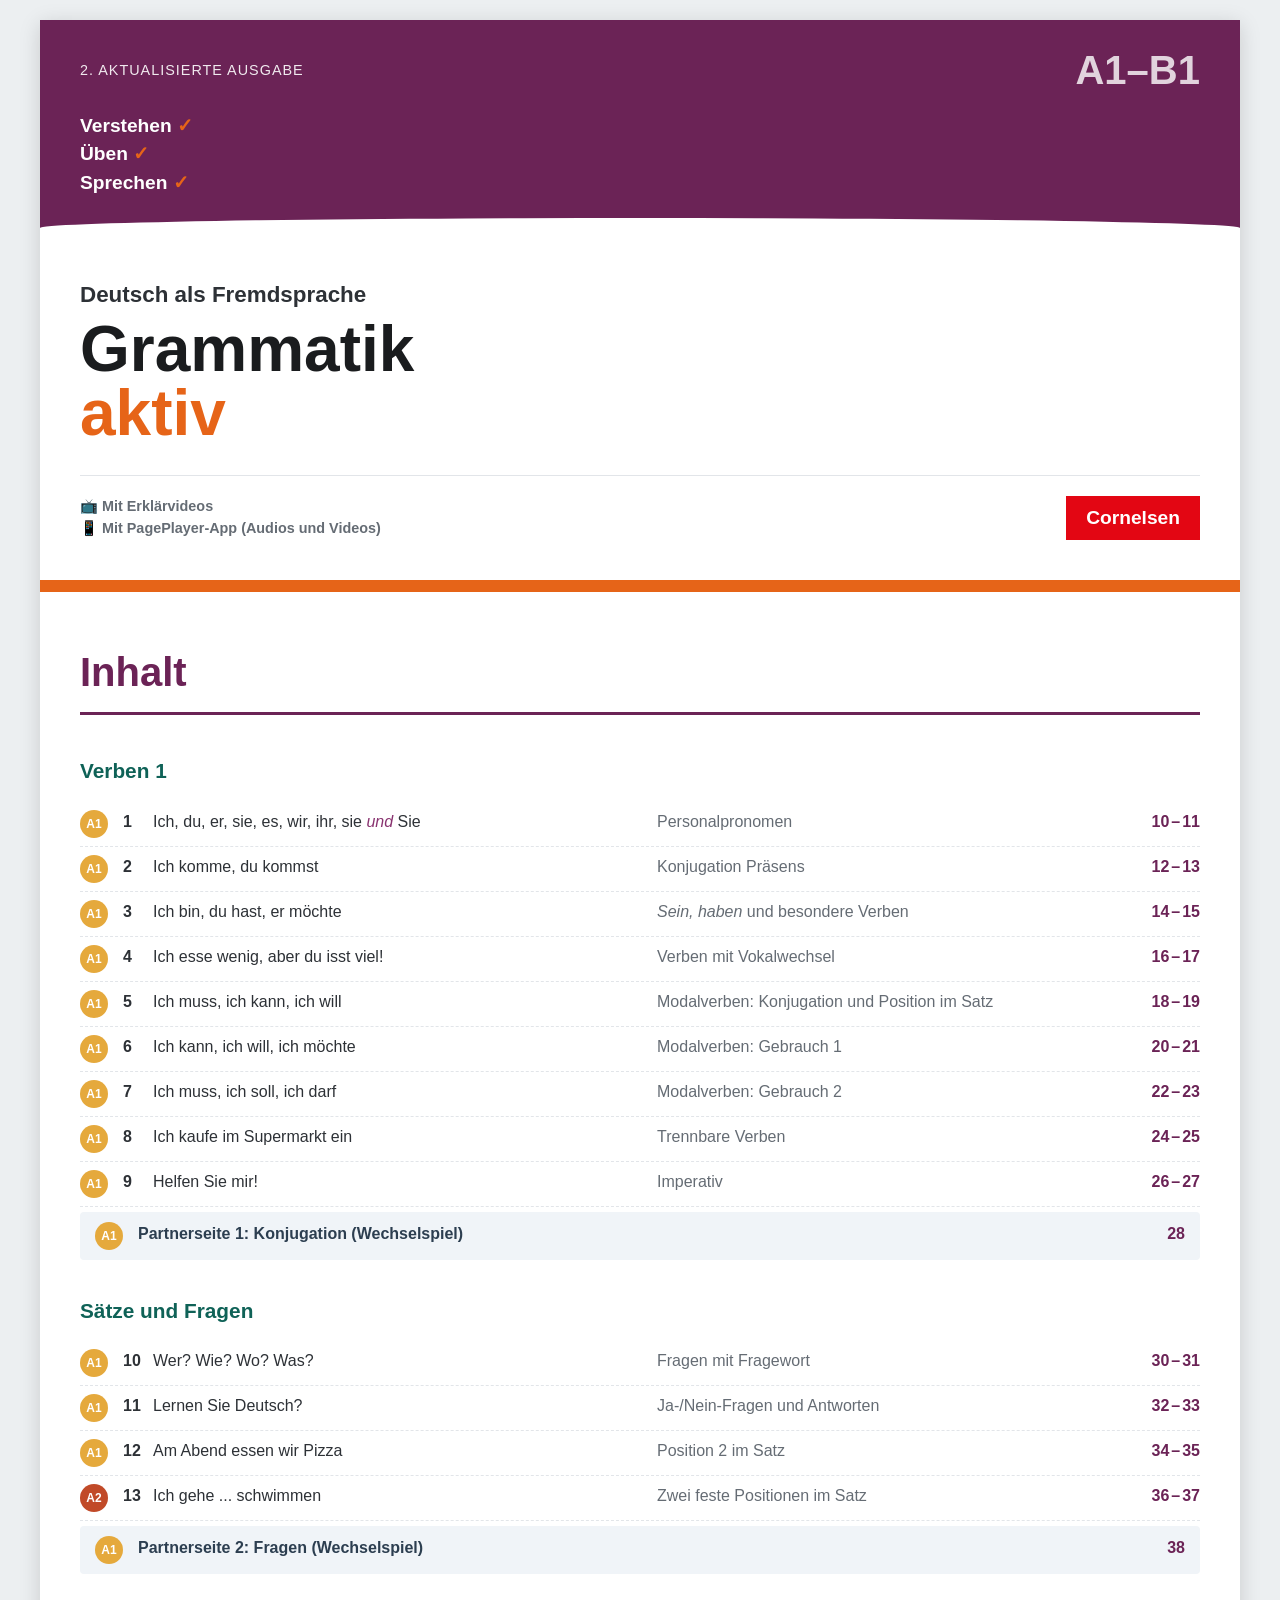
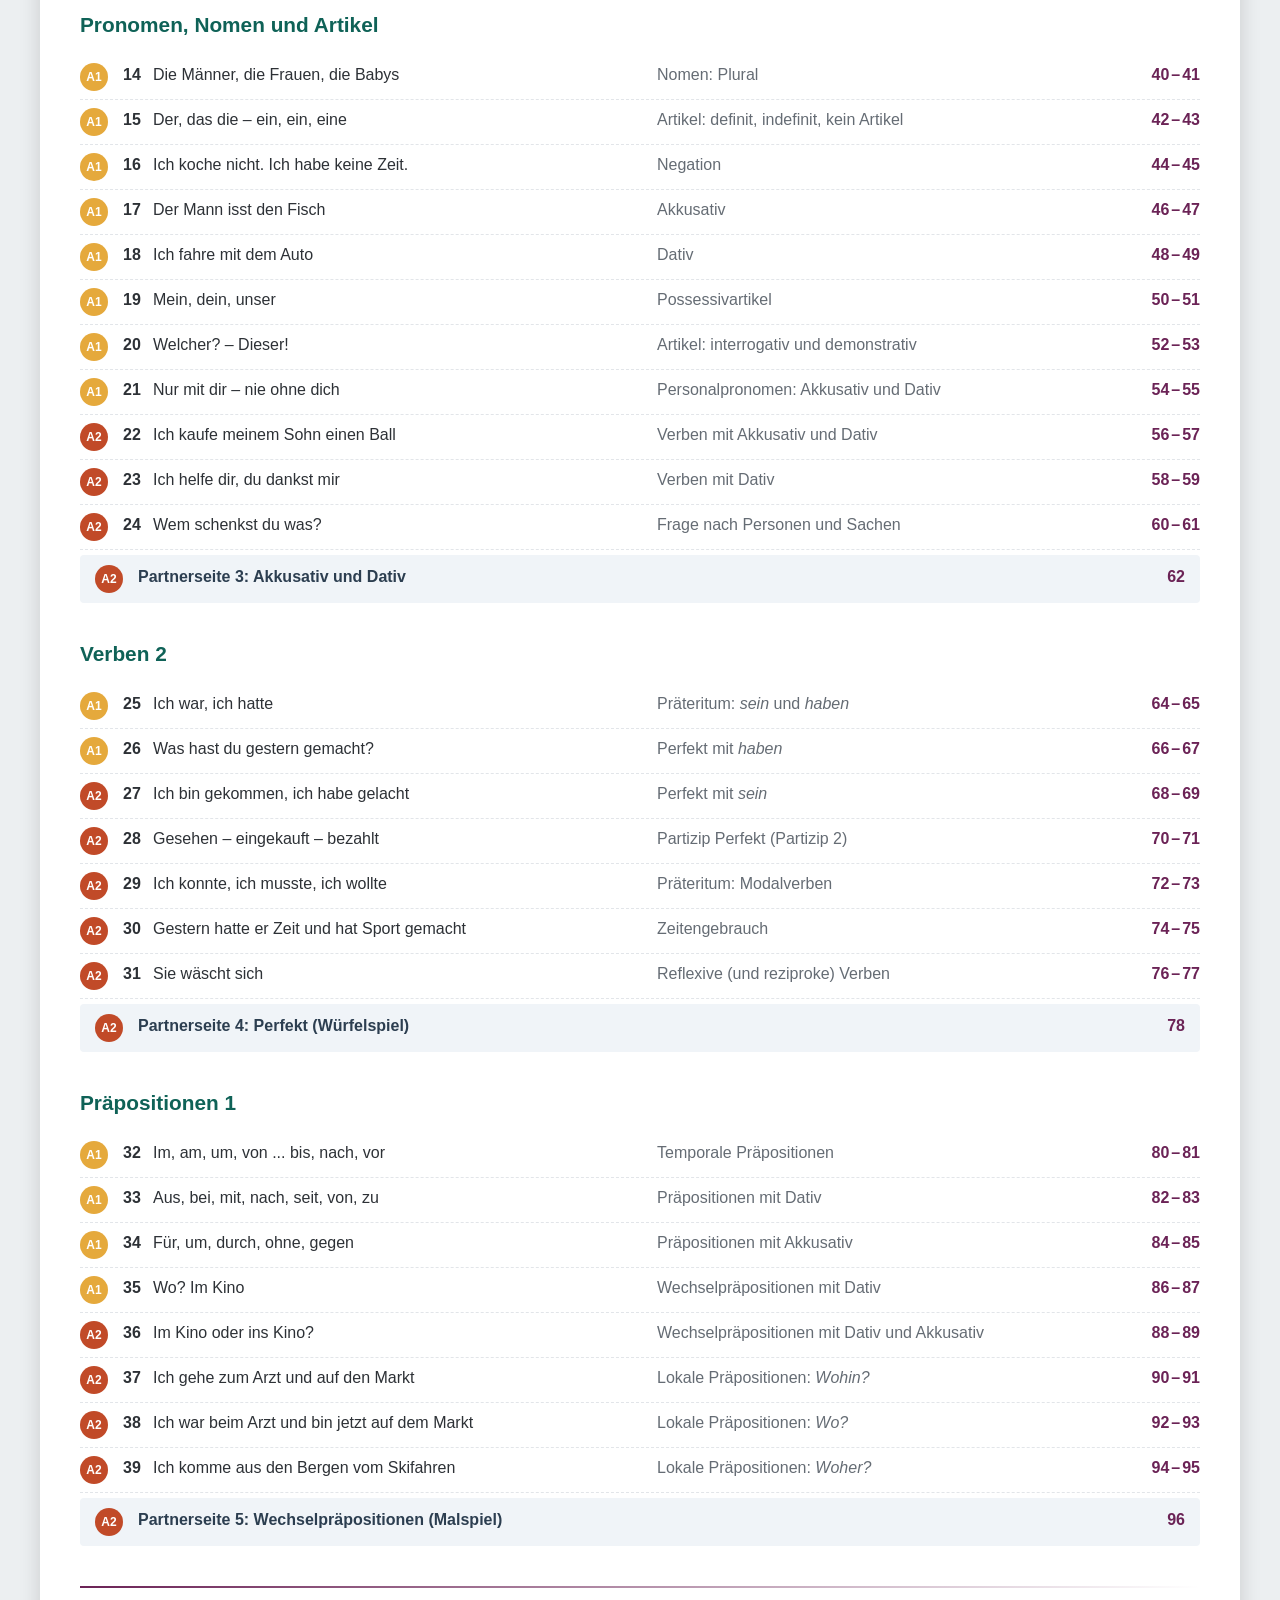
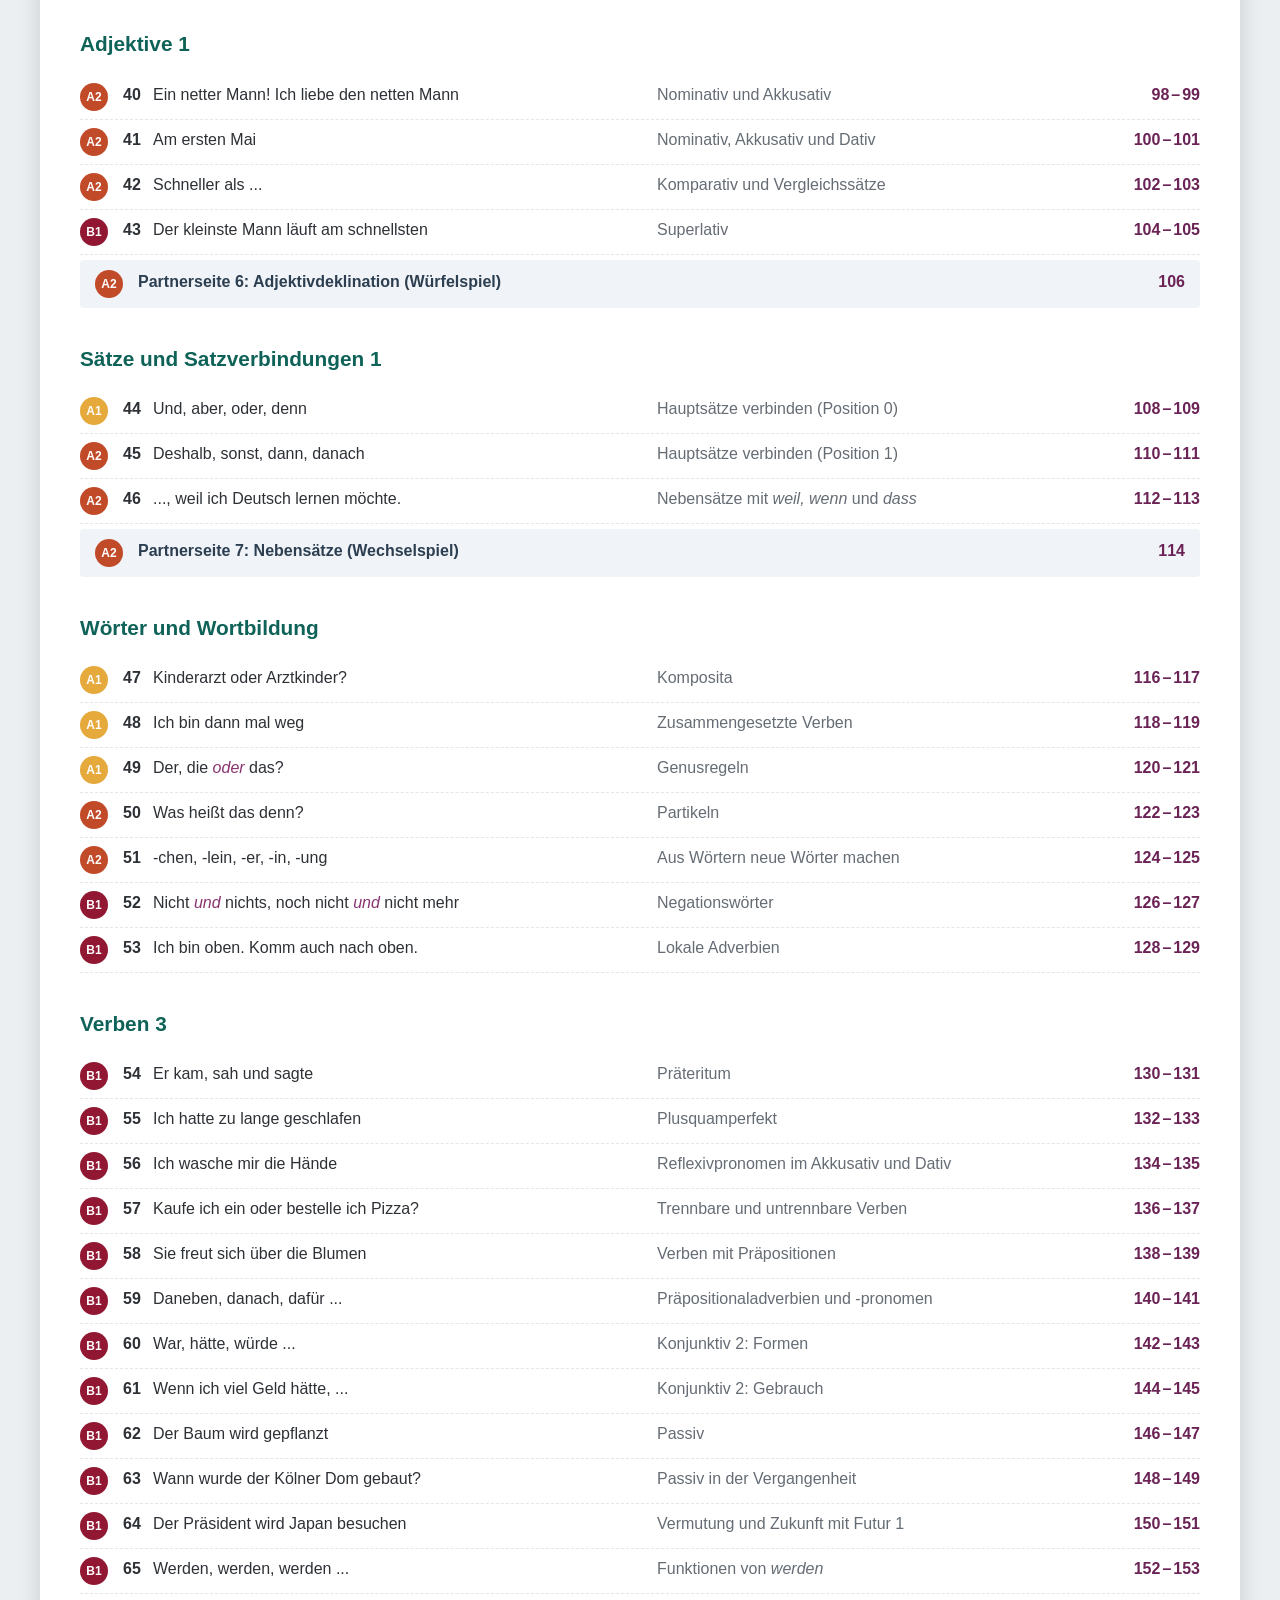
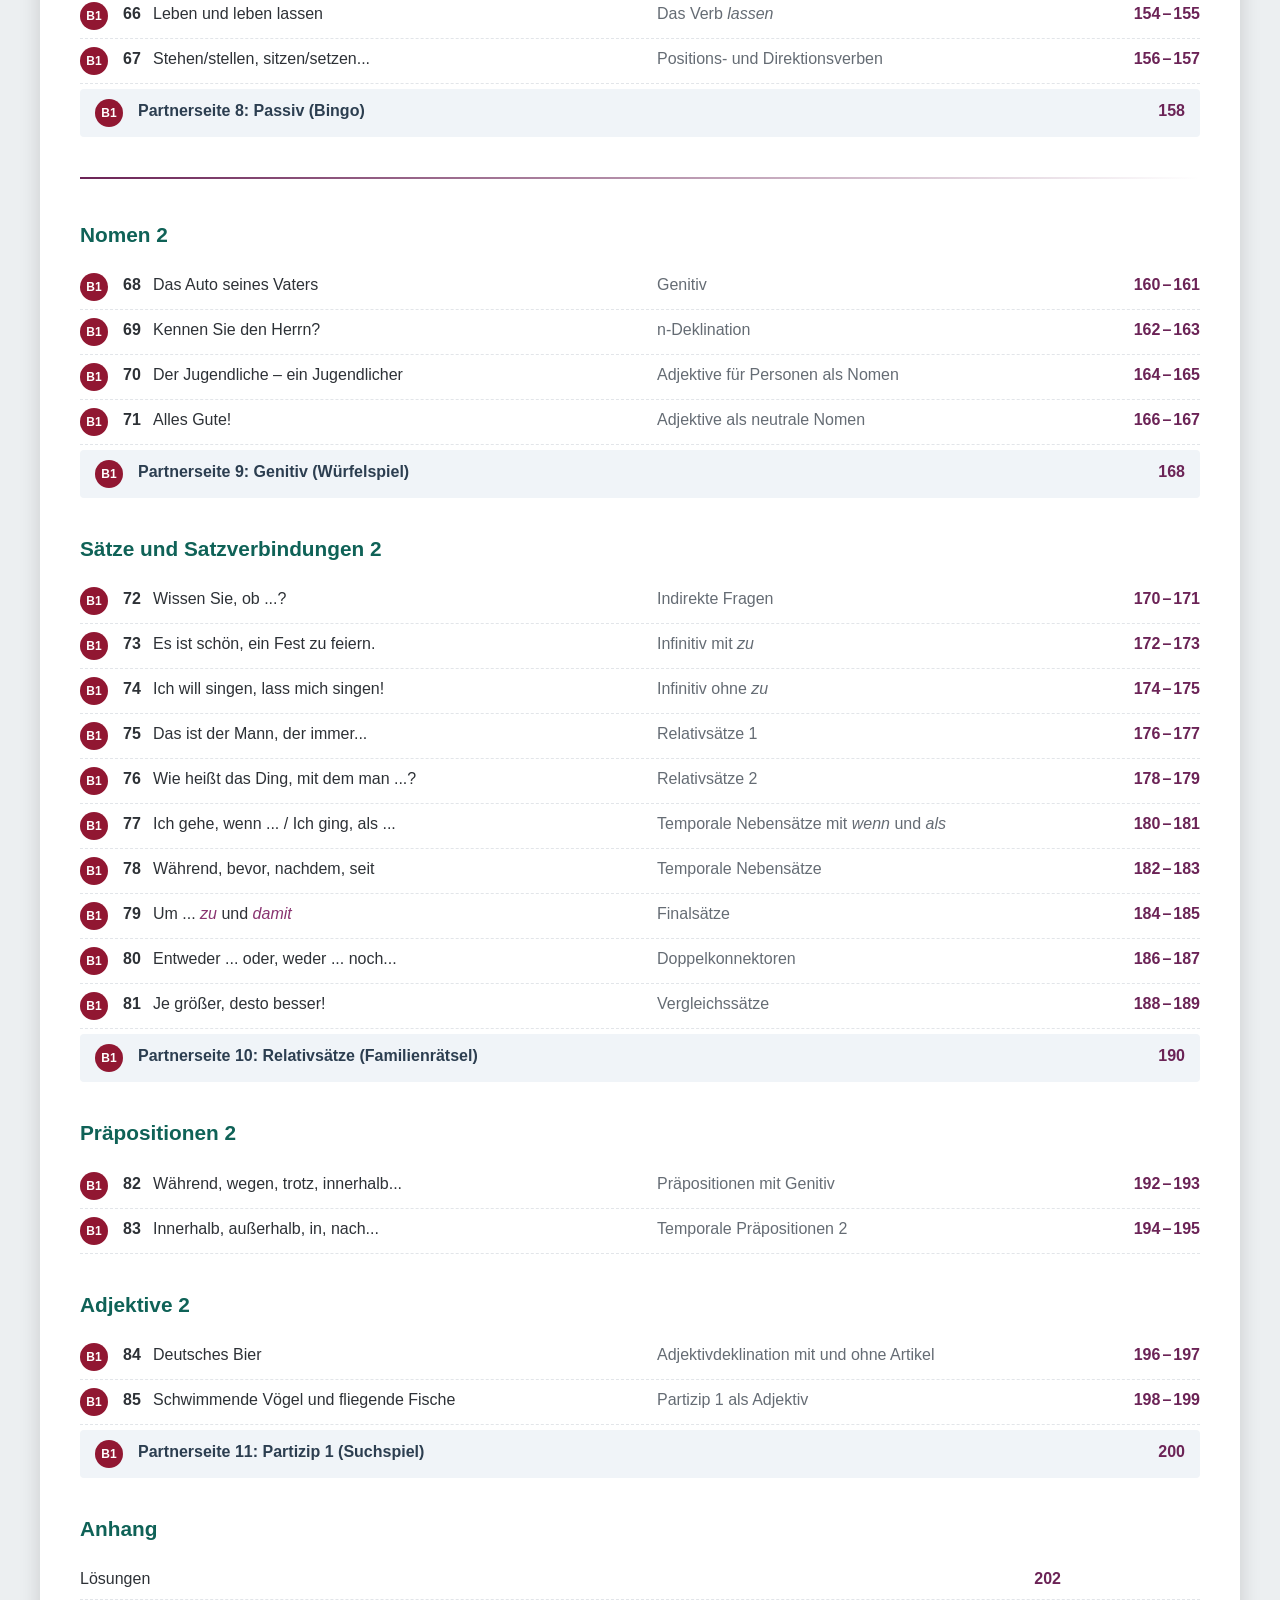
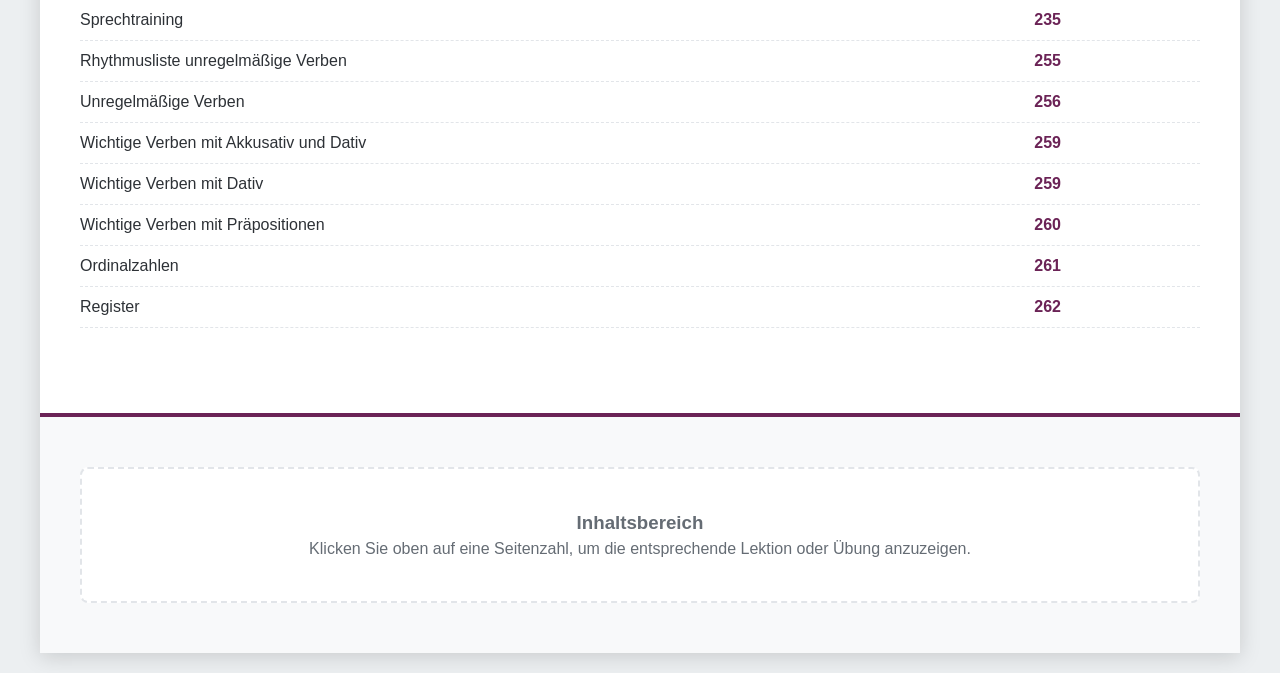
==== commit 729504af: "Update print statement from 'Hello' to 'Goodbye'" ====
--- a/Deutsch-A1-B1.html
+++ b/Deutsch-A1-B1.html
@@ -230,10 +230,10 @@
 
         .page-link-group {
             display: flex;
-            gap: 4px;
+            gap: 2px;
             font-weight: bold;
             color: var(--brand-plum);
-            width: 70px;
+            width: 85px;
             justify-content: flex-end;
             flex-shrink: 0;
         }
@@ -286,7 +286,7 @@
             color: var(--text-muted);
         }
 
-        /* --- BOOK PAGE PARSING & INTERFACE LAYOUTS (PAGES 108 & 109) --- */
+        /* --- BOOK PAGE PARSING & INTERFACE LAYOUTS --- */
         .page-render-container {
             background-color: #FFFFFF;
             padding: 40px;
@@ -360,44 +360,63 @@
             padding-bottom: 4px;
         }
 
-        .m-highlight {
-            font-weight: bold;
-            color: #D32F2F;
-        }
-
         /* Exercise layout engine */
         .exercise-headline {
             display: flex;
             align-items: center;
-            margin-top: 30px;
-            margin-bottom: 15px;
-            color: var(--exercise-blue);
-            font-weight: bold;
+            margin-top: 35px;
+            margin-bottom: 18px;
+            color: var(--text-dark);
+            font-weight: bold;
+            font-size: 1.1rem;
+        }
+        
+        .exercise-headline strong {
+            color: #C62828;
+            margin-right: 5px;
         }
 
         .exercise-num-badge {
-            background-color: var(--exercise-blue);
+            background-color: #2D3136;
             color: white;
-            width: 24px;
-            height: 24px;
+            width: 26px;
+            height: 26px;
             border-radius: 50%;
             display: inline-block;
             text-align: center;
-            line-height: 24px;
-            margin-right: 10px;
-            font-size: 0.85rem;
+            line-height: 26px;
+            margin-right: 12px;
+            font-size: 0.9rem;
+            font-weight: bold;
+            flex-shrink: 0;
+        }
+
+        .exercise-sub-instruction {
+            font-size: 0.95rem;
+            color: #C62828;
+            font-weight: 500;
+            margin-top: -12px;
+            margin-bottom: 15px;
+            padding-left: 38px;
         }
 
         .exercise-input-line {
-            margin-bottom: 12px;
-            padding-left: 10px;
+            margin-bottom: 14px;
+            padding-left: 38px;
             font-size: 1rem;
+            line-height: 1.6;
+        }
+        
+        .exercise-input-line p strong {
+            color: #2D3136;
+            display: block;
+            margin-bottom: 4px;
         }
 
         .inline-blank {
             border: none;
             border-bottom: 1px solid var(--text-dark);
-            width: 140px;
+            width: 150px;
             padding: 2px 5px;
             font-size: 0.95rem;
             color: #1565C0;
@@ -413,11 +432,12 @@
 
         .full-width-blank {
             width: 100%;
-            margin-top: 5px;
+            margin-top: 6px;
             border: none;
             border-bottom: 1px solid var(--text-muted);
-            padding: 4px;
-            font-size: 0.95rem;
+            padding: 6px 4px;
+            font-size: 1rem;
+            color: #1565C0;
         }
 
         .full-width-blank:focus {
@@ -425,40 +445,72 @@
             border-bottom: 2px solid var(--exercise-blue);
         }
 
-        .radio-option-group {
-            display: inline-flex;
-            gap: 15px;
-            margin-left: 10px;
+        .options-bank-box {
+            background-color: #F1F3F5;
+            border: 1px solid var(--border-color);
+            border-radius: 4px;
+            padding: 10px 15px;
+            margin-bottom: 20px;
+            margin-left: 38px;
+            font-style: italic;
+            letter-spacing: 0.5px;
+            color: #495057;
+            display: inline-block;
         }
 
         .tip-box-lightbulb {
-            background-color: #E8F5E9;
-            border: 1px solid #A5D6A7;
+            background-color: #FFFDE7;
+            border: 1px solid #FFF59D;
             border-radius: 6px;
             padding: 15px;
-            margin: 25px 0;
+            margin: 25px 0 25px 38px;
             display: flex;
             gap: 15px;
             align-items: center;
+            max-width: 320px;
+        }
+
+        .example-hint-tag {
+            background-color: #E8F5E9;
+            color: #2E7D32;
+            padding: 10px 15px;
+            border-radius: 4px;
+            font-size: 0.9rem;
+            font-style: italic;
+            border-left: 4px solid #4CAF50;
+            margin-left: 20px;
+            max-width: 300px;
+        }
+
+        .flex-exercise-row {
+            display: flex;
+            justify-content: space-between;
+            align-items: flex-start;
+            gap: 20px;
+        }
+
+        .flex-exercise-main {
+            flex-grow: 1;
         }
 
         /* Navigation buttons layout inside content area */
         .page-navigation-footer {
             display: flex;
             justify-content: space-between;
-            margin-top: 30px;
+            margin-top: 40px;
             padding-top: 20px;
             border-top: 1px solid var(--border-color);
         }
 
         .nav-btn {
-            padding: 8px 16px;
+            padding: 10px 20px;
             background-color: var(--brand-plum);
             color: white;
             text-decoration: none;
             border-radius: 4px;
             font-weight: bold;
-            font-size: 0.9rem;
+            font-size: 0.95rem;
+            transition: background-color 0.2s ease;
         }
 
         .nav-btn:hover {
@@ -500,15 +552,15 @@
         <section class="toc-section">
             <h3 class="toc-section-title">Verben 1</h3>
             <ul class="toc-list">
-                <li class="toc-item"><span class="level-badge badge-a1">A1</span><span class="chapter-num">1</span><span class="chapter-example">Ich, du, er, sie, es, wir, ihr, sie <em>und</em> Sie</span><span class="chapter-topic">Personalpronomen</span><div class="page-link-group"><a href="#page-10" class="page-link">10</a></div></li>
-                <li class="toc-item"><span class="level-badge badge-a1">A1</span><span class="chapter-num">2</span><span class="chapter-example">Ich komme, du kommst</span><span class="chapter-topic">Konjugation Präsens</span><div class="page-link-group"><a href="#page-12" class="page-link">12</a></div></li>
-                <li class="toc-item"><span class="level-badge badge-a1">A1</span><span class="chapter-num">3</span><span class="chapter-example">Ich bin, du hast, er möchte</span><span class="chapter-topic"><em>Sein, haben</em> und besondere Verben</span><div class="page-link-group"><a href="#page-14" class="page-link">14</a></div></li>
-                <li class="toc-item"><span class="level-badge badge-a1">A1</span><span class="chapter-num">4</span><span class="chapter-example">Ich esse wenig, aber du isst viel!</span><span class="chapter-topic">Verben mit Vokalwechsel</span><div class="page-link-group"><a href="#page-16" class="page-link">16</a></div></li>
-                <li class="toc-item"><span class="level-badge badge-a1">A1</span><span class="chapter-num">5</span><span class="chapter-example">Ich muss, ich kann, ich will</span><span class="chapter-topic">Modalverben: Konjugation und Position im Satz</span><div class="page-link-group"><a href="#page-18" class="page-link">18</a></div></li>
-                <li class="toc-item"><span class="level-badge badge-a1">A1</span><span class="chapter-num">6</span><span class="chapter-example">Ich kann, ich will, ich möchte</span><span class="chapter-topic">Modalverben: Gebrauch 1</span><div class="page-link-group"><a href="#page-20" class="page-link">20</a></div></li>
-                <li class="toc-item"><span class="level-badge badge-a1">A1</span><span class="chapter-num">7</span><span class="chapter-example">Ich muss, ich soll, ich darf</span><span class="chapter-topic">Modalverben: Gebrauch 2</span><div class="page-link-group"><a href="#page-22" class="page-link">22</a></div></li>
-                <li class="toc-item"><span class="level-badge badge-a1">A1</span><span class="chapter-num">8</span><span class="chapter-example">Ich kaufe im Supermarkt ein</span><span class="chapter-topic">Trennbare Verben</span><div class="page-link-group"><a href="#page-24" class="page-link">24</a></div></li>
-                <li class="toc-item"><span class="level-badge badge-a1">A1</span><span class="chapter-num">9</span><span class="chapter-example">Helfen Sie mir!</span><span class="chapter-topic">Imperativ</span><div class="page-link-group"><a href="#page-26" class="page-link">26</a></div></li>
+                <li class="toc-item"><span class="level-badge badge-a1">A1</span><span class="chapter-num">1</span><span class="chapter-example">Ich, du, er, sie, es, wir, ihr, sie <em>und</em> Sie</span><span class="chapter-topic">Personalpronomen</span><div class="page-link-group"><a href="#page-10" class="page-link">10</a>–<a href="#page-11" class="page-link">11</a></div></li>
+                <li class="toc-item"><span class="level-badge badge-a1">A1</span><span class="chapter-num">2</span><span class="chapter-example">Ich komme, du kommst</span><span class="chapter-topic">Konjugation Präsens</span><div class="page-link-group"><a href="#page-12" class="page-link">12</a>–<a href="#page-13" class="page-link">13</a></div></li>
+                <li class="toc-item"><span class="level-badge badge-a1">A1</span><span class="chapter-num">3</span><span class="chapter-example">Ich bin, du hast, er möchte</span><span class="chapter-topic"><em>Sein, haben</em> und besondere Verben</span><div class="page-link-group"><a href="#page-14" class="page-link">14</a>–<a href="#page-15" class="page-link">15</a></div></li>
+                <li class="toc-item"><span class="level-badge badge-a1">A1</span><span class="chapter-num">4</span><span class="chapter-example">Ich esse wenig, aber du isst viel!</span><span class="chapter-topic">Verben mit Vokalwechsel</span><div class="page-link-group"><a href="#page-16" class="page-link">16</a>–<a href="#page-17" class="page-link">17</a></div></li>
+                <li class="toc-item"><span class="level-badge badge-a1">A1</span><span class="chapter-num">5</span><span class="chapter-example">Ich muss, ich kann, ich will</span><span class="chapter-topic">Modalverben: Konjugation und Position im Satz</span><div class="page-link-group"><a href="#page-18" class="page-link">18</a>–<a href="#page-19" class="page-link">19</a></div></li>
+                <li class="toc-item"><span class="level-badge badge-a1">A1</span><span class="chapter-num">6</span><span class="chapter-example">Ich kann, ich will, ich möchte</span><span class="chapter-topic">Modalverben: Gebrauch 1</span><div class="page-link-group"><a href="#page-20" class="page-link">20</a>–<a href="#page-21" class="page-link">21</a></div></li>
+                <li class="toc-item"><span class="level-badge badge-a1">A1</span><span class="chapter-num">7</span><span class="chapter-example">Ich muss, ich soll, ich darf</span><span class="chapter-topic">Modalverben: Gebrauch 2</span><div class="page-link-group"><a href="#page-22" class="page-link">22</a>–<a href="#page-23" class="page-link">23</a></div></li>
+                <li class="toc-item"><span class="level-badge badge-a1">A1</span><span class="chapter-num">8</span><span class="chapter-example">Ich kaufe im Supermarkt ein</span><span class="chapter-topic">Trennbare Verben</span><div class="page-link-group"><a href="#page-24" class="page-link">24</a>–<a href="#page-25" class="page-link">25</a></div></li>
+                <li class="toc-item"><span class="level-badge badge-a1">A1</span><span class="chapter-num">9</span><span class="chapter-example">Helfen Sie mir!</span><span class="chapter-topic">Imperativ</span><div class="page-link-group"><a href="#page-26" class="page-link">26</a>–<a href="#page-27" class="page-link">27</a></div></li>
                 <li class="toc-item partner-item"><span class="level-badge badge-a1">A1</span><span class="partner-title">Partnerseite 1: Konjugation (Wechselspiel)</span><div class="page-link-group"><a href="#page-28" class="page-link">28</a></div></li>
             </ul>
         </section>
@@ -516,10 +568,10 @@
         <section class="toc-section">
             <h3 class="toc-section-title">Sätze und Fragen</h3>
             <ul class="toc-list">
-                <li class="toc-item"><span class="level-badge badge-a1">A1</span><span class="chapter-num">10</span><span class="chapter-example">Wer? Wie? Wo? Was?</span><span class="chapter-topic">Fragen mit Fragewort</span><div class="page-link-group"><a href="#page-30" class="page-link">30</a></div></li>
-                <li class="toc-item"><span class="level-badge badge-a1">A1</span><span class="chapter-num">11</span><span class="chapter-example">Lernen Sie Deutsch?</span><span class="chapter-topic">Ja-/Nein-Fragen und Antworten</span><div class="page-link-group"><a href="#page-32" class="page-link">32</a></div></li>
-                <li class="toc-item"><span class="level-badge badge-a1">A1</span><span class="chapter-num">12</span><span class="chapter-example">Am Abend essen wir Pizza</span><span class="chapter-topic">Position 2 im Satz</span><div class="page-link-group"><a href="#page-34" class="page-link">34</a></div></li>
-                <li class="toc-item"><span class="level-badge badge-a2">A2</span><span class="chapter-num">13</span><span class="chapter-example">Ich gehe ... schwimmen</span><span class="chapter-topic">Zwei feste Positionen im Satz</span><div class="page-link-group"><a href="#page-36" class="page-link">36</a></div></li>
+                <li class="toc-item"><span class="level-badge badge-a1">A1</span><span class="chapter-num">10</span><span class="chapter-example">Wer? Wie? Wo? Was?</span><span class="chapter-topic">Fragen mit Fragewort</span><div class="page-link-group"><a href="#page-30" class="page-link">30</a>–<a href="#page-31" class="page-link">31</a></div></li>
+                <li class="toc-item"><span class="level-badge badge-a1">A1</span><span class="chapter-num">11</span><span class="chapter-example">Lernen Sie Deutsch?</span><span class="chapter-topic">Ja-/Nein-Fragen und Antworten</span><div class="page-link-group"><a href="#page-32" class="page-link">32</a>–<a href="#page-33" class="page-link">33</a></div></li>
+                <li class="toc-item"><span class="level-badge badge-a1">A1</span><span class="chapter-num">12</span><span class="chapter-example">Am Abend essen wir Pizza</span><span class="chapter-topic">Position 2 im Satz</span><div class="page-link-group"><a href="#page-34" class="page-link">34</a>–<a href="#page-35" class="page-link">35</a></div></li>
+                <li class="toc-item"><span class="level-badge badge-a2">A2</span><span class="chapter-num">13</span><span class="chapter-example">Ich gehe ... schwimmen</span><span class="chapter-topic">Zwei feste Positionen im Satz</span><div class="page-link-group"><a href="#page-36" class="page-link">36</a>–<a href="#page-37" class="page-link">37</a></div></li>
                 <li class="toc-item partner-item"><span class="level-badge badge-a1">A1</span><span class="partner-title">Partnerseite 2: Fragen (Wechselspiel)</span><div class="page-link-group"><a href="#page-38" class="page-link">38</a></div></li>
             </ul>
         </section>
@@ -527,31 +579,31 @@
         <section class="toc-section">
             <h3 class="toc-section-title">Pronomen, Nomen und Artikel</h3>
             <ul class="toc-list">
-                <li class="toc-item"><span class="level-badge badge-a1">A1</span><span class="chapter-num">14</span><span class="chapter-example">Die Männer, die Frauen, die Babys</span><span class="chapter-topic">Nomen: Plural</span><div class="page-link-group"><a href="#page-40" class="page-link">40</a></div></li>
-                <li class="toc-item"><span class="level-badge badge-a1">A1</span><span class="chapter-num">15</span><span class="chapter-example">Der, das die – ein, ein, eine</span><span class="chapter-topic">Artikel: definit, indefinit, kein Artikel</span><div class="page-link-group"><a href="#page-42" class="page-link">42</a></div></li>
-                <li class="toc-item"><span class="level-badge badge-a1">A1</span><span class="chapter-num">16</span><span class="chapter-example">Ich koche nicht. Ich habe keine Zeit.</span><span class="chapter-topic">Negation</span><div class="page-link-group"><a href="#page-44" class="page-link">44</a></div></li>
-                <li class="toc-item"><span class="level-badge badge-a1">A1</span><span class="chapter-num">17</span><span class="chapter-example">Der Mann isst den Fisch</span><span class="chapter-topic">Akkusativ</span><div class="page-link-group"><a href="#page-46" class="page-link">46</a></div></li>
-                <li class="toc-item"><span class="level-badge badge-a1">A1</span><span class="chapter-num">18</span><span class="chapter-example">Ich fahre mit dem Auto</span><span class="chapter-topic">Dativ</span><div class="page-link-group"><a href="#page-48" class="page-link">48</a></div></li>
-                <li class="toc-item"><span class="level-badge badge-a1">A1</span><span class="chapter-num">19</span><span class="chapter-example">Mein, dein, unser</span><span class="chapter-topic">Possessivartikel</span><div class="page-link-group"><a href="#page-50" class="page-link">50</a></div></li>
-                <li class="toc-item"><span class="level-badge badge-a1">A1</span><span class="chapter-num">20</span><span class="chapter-example">Welcher? – Dieser!</span><span class="chapter-topic">Artikel: interrogativ und demonstrativ</span><div class="page-link-group"><a href="#page-52" class="page-link">52</a></div></li>
-                <li class="toc-item"><span class="level-badge badge-a1">A1</span><span class="chapter-num">21</span><span class="chapter-example">Nur mit dir – nie ohne dich</span><span class="chapter-topic">Personalpronomen: Akkusativ und Dativ</span><div class="page-link-group"><a href="#page-54" class="page-link">54</a></div></li>
-                <li class="toc-item"><span class="level-badge badge-a2">A2</span><span class="chapter-num">22</span><span class="chapter-example">Ich kaufe meinem Sohn einen Ball</span><span class="chapter-topic">Verben mit Akkusativ und Dativ</span><div class="page-link-group"><a href="#page-56" class="page-link">56</a></div></li>
-                <li class="toc-item"><span class="level-badge badge-a2">A2</span><span class="chapter-num">23</span><span class="chapter-example">Ich helfe dir, du dankst mir</span><span class="chapter-topic">Verben mit Dativ</span><div class="page-link-group"><a href="#page-58" class="page-link">58</a></div></li>
-                <li class="toc-item"><span class="level-badge badge-a2">A2</span><span class="chapter-num">24</span><span class="chapter-example">Wem schenkst du was?</span><span class="chapter-topic">Frage nach Personen und Sachen</span><div class="page-link-group"><a href="#page-60" class="page-link">60</a></div></li>
-                <li class="toc-item partner-item"><span class="level-badge badge-a2">A2</span><span class="partner-title">Partnerseite 3: Akkusativ und Dativ (zusammen eine Geschichte erzählen)</span><div class="page-link-group"><a href="#page-62" class="page-link">62</a></div></li>
+                <li class="toc-item"><span class="level-badge badge-a1">A1</span><span class="chapter-num">14</span><span class="chapter-example">Die Männer, die Frauen, die Babys</span><span class="chapter-topic">Nomen: Plural</span><div class="page-link-group"><a href="#page-40" class="page-link">40</a>–<a href="#page-41" class="page-link">41</a></div></li>
+                <li class="toc-item"><span class="level-badge badge-a1">A1</span><span class="chapter-num">15</span><span class="chapter-example">Der, das die – ein, ein, eine</span><span class="chapter-topic">Artikel: definit, indefinit, kein Artikel</span><div class="page-link-group"><a href="#page-42" class="page-link">42</a>–<a href="#page-43" class="page-link">43</a></div></li>
+                <li class="toc-item"><span class="level-badge badge-a1">A1</span><span class="chapter-num">16</span><span class="chapter-example">Ich koche nicht. Ich habe keine Zeit.</span><span class="chapter-topic">Negation</span><div class="page-link-group"><a href="#page-44" class="page-link">44</a>–<a href="#page-45" class="page-link">45</a></div></li>
+                <li class="toc-item"><span class="level-badge badge-a1">A1</span><span class="chapter-num">17</span><span class="chapter-example">Der Mann isst den Fisch</span><span class="chapter-topic">Akkusativ</span><div class="page-link-group"><a href="#page-46" class="page-link">46</a>–<a href="#page-47" class="page-link">47</a></div></li>
+                <li class="toc-item"><span class="level-badge badge-a1">A1</span><span class="chapter-num">18</span><span class="chapter-example">Ich fahre mit dem Auto</span><span class="chapter-topic">Dativ</span><div class="page-link-group"><a href="#page-48" class="page-link">48</a>–<a href="#page-49" class="page-link">49</a></div></li>
+                <li class="toc-item"><span class="level-badge badge-a1">A1</span><span class="chapter-num">19</span><span class="chapter-example">Mein, dein, unser</span><span class="chapter-topic">Possessivartikel</span><div class="page-link-group"><a href="#page-50" class="page-link">50</a>–<a href="#page-51" class="page-link">51</a></div></li>
+                <li class="toc-item"><span class="level-badge badge-a1">A1</span><span class="chapter-num">20</span><span class="chapter-example">Welcher? – Dieser!</span><span class="chapter-topic">Artikel: interrogativ und demonstrativ</span><div class="page-link-group"><a href="#page-52" class="page-link">52</a>–<a href="#page-53" class="page-link">53</a></div></li>
+                <li class="toc-item"><span class="level-badge badge-a1">A1</span><span class="chapter-num">21</span><span class="chapter-example">Nur mit dir – nie ohne dich</span><span class="chapter-topic">Personalpronomen: Akkusativ und Dativ</span><div class="page-link-group"><a href="#page-54" class="page-link">54</a>–<a href="#page-55" class="page-link">55</a></div></li>
+                <li class="toc-item"><span class="level-badge badge-a2">A2</span><span class="chapter-num">22</span><span class="chapter-example">Ich kaufe meinem Sohn einen Ball</span><span class="chapter-topic">Verben mit Akkusativ und Dativ</span><div class="page-link-group"><a href="#page-56" class="page-link">56</a>–<a href="#page-57" class="page-link">57</a></div></li>
+                <li class="toc-item"><span class="level-badge badge-a2">A2</span><span class="chapter-num">23</span><span class="chapter-example">Ich helfe dir, du dankst mir</span><span class="chapter-topic">Verben mit Dativ</span><div class="page-link-group"><a href="#page-58" class="page-link">58</a>–<a href="#page-59" class="page-link">59</a></div></li>
+                <li class="toc-item"><span class="level-badge badge-a2">A2</span><span class="chapter-num">24</span><span class="chapter-example">Wem schenkst du was?</span><span class="chapter-topic">Frage nach Personen und Sachen</span><div class="page-link-group"><a href="#page-60" class="page-link">60</a>–<a href="#page-61" class="page-link">61</a></div></li>
+                <li class="toc-item partner-item"><span class="level-badge badge-a2">A2</span><span class="partner-title">Partnerseite 3: Akkusativ und Dativ</span><div class="page-link-group"><a href="#page-62" class="page-link">62</a></div></li>
             </ul>
         </section>
 
         <section class="toc-section">
             <h3 class="toc-section-title">Verben 2</h3>
             <ul class="toc-list">
-                <li class="toc-item"><span class="level-badge badge-a1">A1</span><span class="chapter-num">25</span><span class="chapter-example">Ich war, ich hatte</span><span class="chapter-topic"><em>Präteritum: sein und haben</em></span><div class="page-link-group"><a href="#page-64" class="page-link">64</a></div></li>
-                <li class="toc-item"><span class="level-badge badge-a1">A1</span><span class="chapter-num">26</span><span class="chapter-example">Was hast du gestern gemacht?</span><span class="chapter-topic">Perfekt mit <em>haben</em></span><div class="page-link-group"><a href="#page-66" class="page-link">66</a></div></li>
-                <li class="toc-item"><span class="level-badge badge-a2">A2</span><span class="chapter-num">27</span><span class="chapter-example">Ich bin gekommen, ich habe gelacht</span><span class="chapter-topic">Perfekt mit <em>sein</em></span><div class="page-link-group"><a href="#page-68" class="page-link">68</a></div></li>
-                <li class="toc-item"><span class="level-badge badge-a2">A2</span><span class="chapter-num">28</span><span class="chapter-example">Gesehen – eingekauft – bezahlt</span><span class="chapter-topic">Partizip Perfekt (Partizip 2)</span><div class="page-link-group"><a href="#page-70" class="page-link">70</a></div></li>
-                <li class="toc-item"><span class="level-badge badge-a2">A2</span><span class="chapter-num">29</span><span class="chapter-example">Ich konnte, ich musste, ich wollte</span><span class="chapter-topic">Präteritum: Modalverben</span><div class="page-link-group"><a href="#page-72" class="page-link">72</a></div></li>
-                <li class="toc-item"><span class="level-badge badge-a2">A2</span><span class="chapter-num">30</span><span class="chapter-example">Gestern hatte er Zeit und hat Sport gemacht</span><span class="chapter-topic">Zeitengebrauch</span><div class="page-link-group"><a href="#page-74" class="page-link">74</a></div></li>
-                <li class="toc-item"><span class="level-badge badge-a2">A2</span><span class="chapter-num">31</span><span class="chapter-example">Sie wäscht sich</span><span class="chapter-topic">Reflexive (und reziproke) Verben</span><div class="page-link-group"><a href="#page-76" class="page-link">76</a></div></li>
+                <li class="toc-item"><span class="level-badge badge-a1">A1</span><span class="chapter-num">25</span><span class="chapter-example">Ich war, ich hatte</span><span class="chapter-topic">Präteritum: <em>sein</em> und <em>haben</em></span><div class="page-link-group"><a href="#page-64" class="page-link">64</a>–<a href="#page-65" class="page-link">65</a></div></li>
+                <li class="toc-item"><span class="level-badge badge-a1">A1</span><span class="chapter-num">26</span><span class="chapter-example">Was hast du gestern gemacht?</span><span class="chapter-topic">Perfekt mit <em>haben</em></span><div class="page-link-group"><a href="#page-66" class="page-link">66</a>–<a href="#page-67" class="page-link">67</a></div></li>
+                <li class="toc-item"><span class="level-badge badge-a2">A2</span><span class="chapter-num">27</span><span class="chapter-example">Ich bin gekommen, ich habe gelacht</span><span class="chapter-topic">Perfekt mit <em>sein</em></span><div class="page-link-group"><a href="#page-68" class="page-link">68</a>–<a href="#page-69" class="page-link">69</a></div></li>
+                <li class="toc-item"><span class="level-badge badge-a2">A2</span><span class="chapter-num">28</span><span class="chapter-example">Gesehen – eingekauft – bezahlt</span><span class="chapter-topic">Partizip Perfekt (Partizip 2)</span><div class="page-link-group"><a href="#page-70" class="page-link">70</a>–<a href="#page-71" class="page-link">71</a></div></li>
+                <li class="toc-item"><span class="level-badge badge-a2">A2</span><span class="chapter-num">29</span><span class="chapter-example">Ich konnte, ich musste, ich wollte</span><span class="chapter-topic">Präteritum: Modalverben</span><div class="page-link-group"><a href="#page-72" class="page-link">72</a>–<a href="#page-73" class="page-link">73</a></div></li>
+                <li class="toc-item"><span class="level-badge badge-a2">A2</span><span class="chapter-num">30</span><span class="chapter-example">Gestern hatte er Zeit und hat Sport gemacht</span><span class="chapter-topic">Zeitengebrauch</span><div class="page-link-group"><a href="#page-74" class="page-link">74</a>–<a href="#page-75" class="page-link">75</a></div></li>
+                <li class="toc-item"><span class="level-badge badge-a2">A2</span><span class="chapter-num">31</span><span class="chapter-example">Sie wäscht sich</span><span class="chapter-topic">Reflexive (und reziproke) Verben</span><div class="page-link-group"><a href="#page-76" class="page-link">76</a>–<a href="#page-77" class="page-link">77</a></div></li>
                 <li class="toc-item partner-item"><span class="level-badge badge-a2">A2</span><span class="partner-title">Partnerseite 4: Perfekt (Würfelspiel)</span><div class="page-link-group"><a href="#page-78" class="page-link">78</a></div></li>
             </ul>
         </section>
@@ -559,14 +611,14 @@
         <section class="toc-section">
             <h3 class="toc-section-title">Präpositionen 1</h3>
             <ul class="toc-list">
-                <li class="toc-item"><span class="level-badge badge-a1">A1</span><span class="chapter-num">32</span><span class="chapter-example">Im, am, um, von ... bis, nach, vor</span><span class="chapter-topic">Temporale Präpositionen</span><div class="page-link-group"><a href="#page-80" class="page-link">80</a></div></li>
-                <li class="toc-item"><span class="level-badge badge-a1">A1</span><span class="chapter-num">33</span><span class="chapter-example">Aus, bei, mit, nach, seit, von, zu</span><span class="chapter-topic">Präpositionen mit Dativ</span><div class="page-link-group"><a href="#page-82" class="page-link">82</a></div></li>
-                <li class="toc-item"><span class="level-badge badge-a1">A1</span><span class="chapter-num">34</span><span class="chapter-example">Für, um, durch, ohne, gegen</span><span class="chapter-topic">Präpositionen mit Akkusativ</span><div class="page-link-group"><a href="#page-84" class="page-link">84</a></div></li>
-                <li class="toc-item"><span class="level-badge badge-a1">A1</span><span class="chapter-num">35</span><span class="chapter-example">Wo? Im Kino</span><span class="chapter-topic">Wechselpräpositionen mit Dativ</span><div class="page-link-group"><a href="#page-86" class="page-link">86</a></div></li>
-                <li class="toc-item"><span class="level-badge badge-a2">A2</span><span class="chapter-num">36</span><span class="chapter-example">Im Kino oder ins Kino?</span><span class="chapter-topic">Wechselpräpositionen mit Dativ und Akkusativ</span><div class="page-link-group"><a href="#page-88" class="page-link">88</a></div></li>
-                <li class="toc-item"><span class="level-badge badge-a2">A2</span><span class="chapter-num">37</span><span class="chapter-example">Ich gehe zum Arzt und auf den Markt</span><span class="chapter-topic">Lokale Präpositionen: <em>Wohin?</em></span><div class="page-link-group"><a href="#page-90" class="page-link">90</a></div></li>
-                <li class="toc-item"><span class="level-badge badge-a2">A2</span><span class="chapter-num">38</span><span class="chapter-example">Ich war beim Arzt und bin jetzt auf dem Markt</span><span class="chapter-topic">Lokale Präpositionen: <em>Wo?</em></span><div class="page-link-group"><a href="#page-92" class="page-link">92</a></div></li>
-                <li class="toc-item"><span class="level-badge badge-a2">A2</span><span class="chapter-num">39</span><span class="chapter-example">Ich komme aus den Bergen vom Skifahren</span><span class="chapter-topic">Lokale Präpositionen: <em>Woher?</em></span><div class="page-link-group"><a href="#page-94" class="page-link">94</a></div></li>
+                <li class="toc-item"><span class="level-badge badge-a1">A1</span><span class="chapter-num">32</span><span class="chapter-example">Im, am, um, von ... bis, nach, vor</span><span class="chapter-topic">Temporale Präpositionen</span><div class="page-link-group"><a href="#page-80" class="page-link">80</a>–<a href="#page-81" class="page-link">81</a></div></li>
+                <li class="toc-item"><span class="level-badge badge-a1">A1</span><span class="chapter-num">33</span><span class="chapter-example">Aus, bei, mit, nach, seit, von, zu</span><span class="chapter-topic">Präpositionen mit Dativ</span><div class="page-link-group"><a href="#page-82" class="page-link">82</a>–<a href="#page-83" class="page-link">83</a></div></li>
+                <li class="toc-item"><span class="level-badge badge-a1">A1</span><span class="chapter-num">34</span><span class="chapter-example">Für, um, durch, ohne, gegen</span><span class="chapter-topic">Präpositionen mit Akkusativ</span><div class="page-link-group"><a href="#page-84" class="page-link">84</a>–<a href="#page-85" class="page-link">85</a></div></li>
+                <li class="toc-item"><span class="level-badge badge-a1">A1</span><span class="chapter-num">35</span><span class="chapter-example">Wo? Im Kino</span><span class="chapter-topic">Wechselpräpositionen mit Dativ</span><div class="page-link-group"><a href="#page-86" class="page-link">86</a>–<a href="#page-87" class="page-link">87</a></div></li>
+                <li class="toc-item"><span class="level-badge badge-a2">A2</span><span class="chapter-num">36</span><span class="chapter-example">Im Kino oder ins Kino?</span><span class="chapter-topic">Wechselpräpositionen mit Dativ und Akkusativ</span><div class="page-link-group"><a href="#page-88" class="page-link">88</a>–<a href="#page-89" class="page-link">89</a></div></li>
+                <li class="toc-item"><span class="level-badge badge-a2">A2</span><span class="chapter-num">37</span><span class="chapter-example">Ich gehe zum Arzt und auf den Markt</span><span class="chapter-topic">Lokale Präpositionen: <em>Wohin?</em></span><div class="page-link-group"><a href="#page-90" class="page-link">90</a>–<a href="#page-91" class="page-link">91</a></div></li>
+                <li class="toc-item"><span class="level-badge badge-a2">A2</span><span class="chapter-num">38</span><span class="chapter-example">Ich war beim Arzt und bin jetzt auf dem Markt</span><span class="chapter-topic">Lokale Präpositionen: <em>Wo?</em></span><div class="page-link-group"><a href="#page-92" class="page-link">92</a>–<a href="#page-93" class="page-link">93</a></div></li>
+                <li class="toc-item"><span class="level-badge badge-a2">A2</span><span class="chapter-num">39</span><span class="chapter-example">Ich komme aus den Bergen vom Skifahren</span><span class="chapter-topic">Lokale Präpositionen: <em>Woher?</em></span><div class="page-link-group"><a href="#page-94" class="page-link">94</a>–<a href="#page-95" class="page-link">95</a></div></li>
                 <li class="toc-item partner-item"><span class="level-badge badge-a2">A2</span><span class="partner-title">Partnerseite 5: Wechselpräpositionen (Malspiel)</span><div class="page-link-group"><a href="#page-96" class="page-link">96</a></div></li>
             </ul>
         </section>
@@ -576,10 +628,10 @@
         <section class="toc-section">
             <h3 class="toc-section-title">Adjektive 1</h3>
             <ul class="toc-list">
-                <li class="toc-item"><span class="level-badge badge-a2">A2</span><span class="chapter-num">40</span><span class="chapter-example">Ein netter Mann! Ich liebe den netten Mann</span><span class="chapter-topic">Nominativ und Akkusativ</span><div class="page-link-group"><a href="#page-98" class="page-link">98</a></div></li>
-                <li class="toc-item"><span class="level-badge badge-a2">A2</span><span class="chapter-num">41</span><span class="chapter-example">Am ersten Mai</span><span class="chapter-topic">Nominativ, Akkusativ und Dativ</span><div class="page-link-group"><a href="#page-100" class="page-link">100</a></div></li>
-                <li class="toc-item"><span class="level-badge badge-a2">A2</span><span class="chapter-num">42</span><span class="chapter-example">Schneller als ...</span><span class="chapter-topic">Komparativ und Vergleichssätze</span><div class="page-link-group"><a href="#page-102" class="page-link">102</a></div></li>
-                <li class="toc-item"><span class="level-badge badge-b1">B1</span><span class="chapter-num">43</span><span class="chapter-example">Der kleinste Mann läuft am schnellsten</span><span class="chapter-topic">Superlativ</span><div class="page-link-group"><a href="#page-104" class="page-link">104</a></div></li>
+                <li class="toc-item"><span class="level-badge badge-a2">A2</span><span class="chapter-num">40</span><span class="chapter-example">Ein netter Mann! Ich liebe den netten Mann</span><span class="chapter-topic">Nominativ und Akkusativ</span><div class="page-link-group"><a href="#page-98" class="page-link">98</a>–<a href="#page-99" class="page-link">99</a></div></li>
+                <li class="toc-item"><span class="level-badge badge-a2">A2</span><span class="chapter-num">41</span><span class="chapter-example">Am ersten Mai</span><span class="chapter-topic">Nominativ, Akkusativ und Dativ</span><div class="page-link-group"><a href="#page-100" class="page-link">100</a>–<a href="#page-101" class="page-link">101</a></div></li>
+                <li class="toc-item"><span class="level-badge badge-a2">A2</span><span class="chapter-num">42</span><span class="chapter-example">Schneller als ...</span><span class="chapter-topic">Komparativ und Vergleichssätze</span><div class="page-link-group"><a href="#page-102" class="page-link">102</a>–<a href="#page-103" class="page-link">103</a></div></li>
+                <li class="toc-item"><span class="level-badge badge-b1">B1</span><span class="chapter-num">43</span><span class="chapter-example">Der kleinste Mann läuft am schnellsten</span><span class="chapter-topic">Superlativ</span><div class="page-link-group"><a href="#page-104" class="page-link">104</a>–<a href="#page-105" class="page-link">105</a></div></li>
                 <li class="toc-item partner-item"><span class="level-badge badge-a2">A2</span><span class="partner-title">Partnerseite 6: Adjektivdeklination (Würfelspiel)</span><div class="page-link-group"><a href="#page-106" class="page-link">106</a></div></li>
             </ul>
         </section>
@@ -588,8 +640,8 @@
             <h3 class="toc-section-title">Sätze und Satzverbindungen 1</h3>
             <ul class="toc-list">
                 <li class="toc-item"><span class="level-badge badge-a1">A1</span><span class="chapter-num">44</span><span class="chapter-example">Und, aber, oder, denn</span><span class="chapter-topic">Hauptsätze verbinden (Position 0)</span><div class="page-link-group"><a href="#page-108" class="page-link">108</a>–<a href="#page-109" class="page-link">109</a></div></li>
-                <li class="toc-item"><span class="level-badge badge-a2">A2</span><span class="chapter-num">45</span><span class="chapter-example">Deshalb, sonst, dann, danach</span><span class="chapter-topic">Hauptsätze verbinden (Position 1)</span><div class="page-link-group"><a href="#page-110" class="page-link">110</a></div></li>
-                <li class="toc-item"><span class="level-badge badge-a2">A2</span><span class="chapter-num">46</span><span class="chapter-example">..., weil ich Deutsch lernen möchte.</span><span class="chapter-topic">Nebensätze mit <em>weil, wenn</em> und <em>dass</em></span><div class="page-link-group"><a href="#page-112" class="page-link">112</a></div></li>
+                <li class="toc-item"><span class="level-badge badge-a2">A2</span><span class="chapter-num">45</span><span class="chapter-example">Deshalb, sonst, dann, danach</span><span class="chapter-topic">Hauptsätze verbinden (Position 1)</span><div class="page-link-group"><a href="#page-110" class="page-link">110</a>–<a href="#page-111" class="page-link">111</a></div></li>
+                <li class="toc-item"><span class="level-badge badge-a2">A2</span><span class="chapter-num">46</span><span class="chapter-example">..., weil ich Deutsch lernen möchte.</span><span class="chapter-topic">Nebensätze mit <em>weil, wenn</em> und <em>dass</em></span><div class="page-link-group"><a href="#page-112" class="page-link">112</a>–<a href="#page-113" class="page-link">113</a></div></li>
                 <li class="toc-item partner-item"><span class="level-badge badge-a2">A2</span><span class="partner-title">Partnerseite 7: Nebensätze (Wechselspiel)</span><div class="page-link-group"><a href="#page-114" class="page-link">114</a></div></li>
             </ul>
         </section>
@@ -597,33 +649,33 @@
         <section class="toc-section">
             <h3 class="toc-section-title">Wörter und Wortbildung</h3>
             <ul class="toc-list">
-                <li class="toc-item"><span class="level-badge badge-a1">A1</span><span class="chapter-num">47</span><span class="chapter-example">Kinderarzt oder Arztkinder?</span><span class="chapter-topic">Komposita</span><div class="page-link-group"><a href="#page-116" class="page-link">116</a></div></li>
-                <li class="toc-item"><span class="level-badge badge-a1">A1</span><span class="chapter-num">48</span><span class="chapter-example">Ich bin dann mal weg</span><span class="chapter-topic">Zusammengesetzte Verben</span><div class="page-link-group"><a href="#page-118" class="page-link">118</a></div></li>
-                <li class="toc-item"><span class="level-badge badge-a1">A1</span><span class="chapter-num">49</span><span class="chapter-example">Der, die <em>oder</em> das?</span><span class="chapter-topic">Genusregeln</span><div class="page-link-group"><a href="#page-120" class="page-link">120</a></div></li>
-                <li class="toc-item"><span class="level-badge badge-a2">A2</span><span class="chapter-num">50</span><span class="chapter-example">Was heißt das denn?</span><span class="chapter-topic">Partikeln</span><div class="page-link-group"><a href="#page-122" class="page-link">122</a></div></li>
-                <li class="toc-item"><span class="level-badge badge-a2">A2</span><span class="chapter-num">51</span><span class="chapter-example">-chen, -lein, -er, -in, -ung</span><span class="chapter-topic">Aus Wörtern neue Wörter machen</span><div class="page-link-group"><a href="#page-124" class="page-link">124</a></div></li>
-                <li class="toc-item"><span class="level-badge badge-b1">B1</span><span class="chapter-num">52</span><span class="chapter-example">Nicht <em>und</em> nichts, noch nicht <em>und</em> nicht mehr</span><span class="chapter-topic">Negationswörter</span><div class="page-link-group"><a href="#page-126" class="page-link">126</a></div></li>
-                <li class="toc-item"><span class="level-badge badge-b1">B1</span><span class="chapter-num">53</span><span class="chapter-example">Ich bin oben. Komm auch nach oben.</span><span class="chapter-topic">Lokale Adverbien: Position und Direktion</span><div class="page-link-group"><a href="#page-128" class="page-link">128</a></div></li>
+                <li class="toc-item"><span class="level-badge badge-a1">A1</span><span class="chapter-num">47</span><span class="chapter-example">Kinderarzt oder Arztkinder?</span><span class="chapter-topic">Komposita</span><div class="page-link-group"><a href="#page-116" class="page-link">116</a>–<a href="#page-117" class="page-link">117</a></div></li>
+                <li class="toc-item"><span class="level-badge badge-a1">A1</span><span class="chapter-num">48</span><span class="chapter-example">Ich bin dann mal weg</span><span class="chapter-topic">Zusammengesetzte Verben</span><div class="page-link-group"><a href="#page-118" class="page-link">118</a>–<a href="#page-119" class="page-link">119</a></div></li>
+                <li class="toc-item"><span class="level-badge badge-a1">A1</span><span class="chapter-num">49</span><span class="chapter-example">Der, die <em>oder</em> das?</span><span class="chapter-topic">Genusregeln</span><div class="page-link-group"><a href="#page-120" class="page-link">120</a>–<a href="#page-121" class="page-link">121</a></div></li>
+                <li class="toc-item"><span class="level-badge badge-a2">A2</span><span class="chapter-num">50</span><span class="chapter-example">Was heißt das denn?</span><span class="chapter-topic">Partikeln</span><div class="page-link-group"><a href="#page-122" class="page-link">122</a>–<a href="#page-123" class="page-link">123</a></div></li>
+                <li class="toc-item"><span class="level-badge badge-a2">A2</span><span class="chapter-num">51</span><span class="chapter-example">-chen, -lein, -er, -in, -ung</span><span class="chapter-topic">Aus Wörtern neue Wörter machen</span><div class="page-link-group"><a href="#page-124" class="page-link">124</a>–<a href="#page-125" class="page-link">125</a></div></li>
+                <li class="toc-item"><span class="level-badge badge-b1">B1</span><span class="chapter-num">52</span><span class="chapter-example">Nicht <em>und</em> nichts, noch nicht <em>und</em> nicht mehr</span><span class="chapter-topic">Negationswörter</span><div class="page-link-group"><a href="#page-126" class="page-link">126</a>–<a href="#page-127" class="page-link">127</a></div></li>
+                <li class="toc-item"><span class="level-badge badge-b1">B1</span><span class="chapter-num">53</span><span class="chapter-example">Ich bin oben. Komm auch nach oben.</span><span class="chapter-topic">Lokale Adverbien</span><div class="page-link-group"><a href="#page-128" class="page-link">128</a>–<a href="#page-129" class="page-link">129</a></div></li>
             </ul>
         </section>
 
         <section class="toc-section">
             <h3 class="toc-section-title">Verben 3</h3>
             <ul class="toc-list">
-                <li class="toc-item"><span class="level-badge badge-b1">B1</span><span class="chapter-num">54</span><span class="chapter-example">Er kam, sah und sagte</span><span class="chapter-topic">Präteritum</span><div class="page-link-group"><a href="#page-130" class="page-link">130</a></div></li>
-                <li class="toc-item"><span class="level-badge badge-b1">B1</span><span class="chapter-num">55</span><span class="chapter-example">Ich hatte zu lange geschlafen</span><span class="chapter-topic">Plusquamperfekt</span><div class="page-link-group"><a href="#page-132" class="page-link">132</a></div></li>
-                <li class="toc-item"><span class="level-badge badge-b1">B1</span><span class="chapter-num">56</span><span class="chapter-example">Ich wasche mir die Hände</span><span class="chapter-topic">Reflexivpronomen im Akkusativ und Dativ</span><div class="page-link-group"><a href="#page-134" class="page-link">134</a></div></li>
-                <li class="toc-item"><span class="level-badge badge-b1">B1</span><span class="chapter-num">57</span><span class="chapter-example">Kaufe ich ein oder bestelle ich Pizza?</span><span class="chapter-topic">Trennbare und untrennbare Verben</span><div class="page-link-group"><a href="#page-136" class="page-link">136</a></div></li>
-                <li class="toc-item"><span class="level-badge badge-b1">B1</span><span class="chapter-num">58</span><span class="chapter-example">Sie freut sich über die Blumen</span><span class="chapter-topic">Verben mit Präpositionen</span><div class="page-link-group"><a href="#page-138" class="page-link">138</a></div></li>
-                <li class="toc-item"><span class="level-badge badge-b1">B1</span><span class="chapter-num">59</span><span class="chapter-example">Daneben, danach, dafür ...</span><span class="chapter-topic">Präpositionaladverbien und -pronomen</span><div class="page-link-group"><a href="#page-140" class="page-link">140</a></div></li>
-                <li class="toc-item"><span class="level-badge badge-b1">B1</span><span class="chapter-num">60</span><span class="chapter-example">War, hätte, würde ...</span><span class="chapter-topic">Konjunktiv 2: Formen</span><div class="page-link-group"><a href="#page-142" class="page-link">142</a></div></li>
-                <li class="toc-item"><span class="level-badge badge-b1">B1</span><span class="chapter-num">61</span><span class="chapter-example">Wenn ich viel Geld hätte, ...</span><span class="chapter-topic">Konjunktiv 2: Gebrauch</span><div class="page-link-group"><a href="#page-144" class="page-link">144</a></div></li>
-                <li class="toc-item"><span class="level-badge badge-b1">B1</span><span class="chapter-num">62</span><span class="chapter-example">Der Baum wird gepflanzt</span><span class="chapter-topic">Passiv</span><div class="page-link-group"><a href="#page-146" class="page-link">146</a></div></li>
-                <li class="toc-item"><span class="level-badge badge-b1">B1</span><span class="chapter-num">63</span><span class="chapter-example">Wann wurde der Kölner Dom gebaut?</span><span class="chapter-topic">Passiv in der Vergangenheit</span><div class="page-link-group"><a href="#page-148" class="page-link">148</a></div></li>
-                <li class="toc-item"><span class="level-badge badge-b1">B1</span><span class="chapter-num">64</span><span class="chapter-example">Der Präsident wird Japan besuchen</span><span class="chapter-topic">Vermutung und Zukunft mit Futur 1</span><div class="page-link-group"><a href="#page-150" class="page-link">150</a></div></li>
-                <li class="toc-item"><span class="level-badge badge-b1">B1</span><span class="chapter-num">65</span><span class="chapter-example">Werden, werden, werden ...</span><span class="chapter-topic">Funktionen von <em>werden</em></span><div class="page-link-group"><a href="#page-152" class="page-link">152</a></div></li>
-                <li class="toc-item"><span class="level-badge badge-b1">B1</span><span class="chapter-num">66</span><span class="chapter-example">Leben und leben lassen</span><span class="chapter-topic">Das Verb <em>lassen</em></span><div class="page-link-group"><a href="#page-154" class="page-link">154</a></div></li>
-                <li class="toc-item"><span class="level-badge badge-b1">B1</span><span class="chapter-num">67</span><span class="chapter-example">Stehen/stellen, sitzen/setzen, liegen/legen <em>und</em> hängen</span><span class="chapter-topic">Positions- und Direktionsverben</span><div class="page-link-group"><a href="#page-156" class="page-link">156</a></div></li>
+                <li class="toc-item"><span class="level-badge badge-b1">B1</span><span class="chapter-num">54</span><span class="chapter-example">Er kam, sah und sagte</span><span class="chapter-topic">Präteritum</span><div class="page-link-group"><a href="#page-130" class="page-link">130</a>–<a href="#page-131" class="page-link">131</a></div></li>
+                <li class="toc-item"><span class="level-badge badge-b1">B1</span><span class="chapter-num">55</span><span class="chapter-example">Ich hatte zu lange geschlafen</span><span class="chapter-topic">Plusquamperfekt</span><div class="page-link-group"><a href="#page-132" class="page-link">132</a>–<a href="#page-133" class="page-link">133</a></div></li>
+                <li class="toc-item"><span class="level-badge badge-b1">B1</span><span class="chapter-num">56</span><span class="chapter-example">Ich wasche mir die Hände</span><span class="chapter-topic">Reflexivpronomen im Akkusativ und Dativ</span><div class="page-link-group"><a href="#page-134" class="page-link">134</a>–<a href="#page-135" class="page-link">135</a></div></li>
+                <li class="toc-item"><span class="level-badge badge-b1">B1</span><span class="chapter-num">57</span><span class="chapter-example">Kaufe ich ein oder bestelle ich Pizza?</span><span class="chapter-topic">Trennbare und untrennbare Verben</span><div class="page-link-group"><a href="#page-136" class="page-link">136</a>–<a href="#page-137" class="page-link">137</a></div></li>
+                <li class="toc-item"><span class="level-badge badge-b1">B1</span><span class="chapter-num">58</span><span class="chapter-example">Sie freut sich über die Blumen</span><span class="chapter-topic">Verben mit Präpositionen</span><div class="page-link-group"><a href="#page-138" class="page-link">138</a>–<a href="#page-139" class="page-link">139</a></div></li>
+                <li class="toc-item"><span class="level-badge badge-b1">B1</span><span class="chapter-num">59</span><span class="chapter-example">Daneben, danach, dafür ...</span><span class="chapter-topic">Präpositionaladverbien und -pronomen</span><div class="page-link-group"><a href="#page-140" class="page-link">140</a>–<a href="#page-141" class="page-link">141</a></div></li>
+                <li class="toc-item"><span class="level-badge badge-b1">B1</span><span class="chapter-num">60</span><span class="chapter-example">War, hätte, würde ...</span><span class="chapter-topic">Konjunktiv 2: Formen</span><div class="page-link-group"><a href="#page-142" class="page-link">142</a>–<a href="#page-143" class="page-link">143</a></div></li>
+                <li class="toc-item"><span class="level-badge badge-b1">B1</span><span class="chapter-num">61</span><span class="chapter-example">Wenn ich viel Geld hätte, ...</span><span class="chapter-topic">Konjunktiv 2: Gebrauch</span><div class="page-link-group"><a href="#page-144" class="page-link">144</a>–<a href="#page-145" class="page-link">145</a></div></li>
+                <li class="toc-item"><span class="level-badge badge-b1">B1</span><span class="chapter-num">62</span><span class="chapter-example">Der Baum wird gepflanzt</span><span class="chapter-topic">Passiv</span><div class="page-link-group"><a href="#page-146" class="page-link">146</a>–<a href="#page-147" class="page-link">147</a></div></li>
+                <li class="toc-item"><span class="level-badge badge-b1">B1</span><span class="chapter-num">63</span><span class="chapter-example">Wann wurde der Kölner Dom gebaut?</span><span class="chapter-topic">Passiv in der Vergangenheit</span><div class="page-link-group"><a href="#page-148" class="page-link">148</a>–<a href="#page-149" class="page-link">149</a></div></li>
+                <li class="toc-item"><span class="level-badge badge-b1">B1</span><span class="chapter-num">64</span><span class="chapter-example">Der Präsident wird Japan besuchen</span><span class="chapter-topic">Vermutung und Zukunft mit Futur 1</span><div class="page-link-group"><a href="#page-150" class="page-link">150</a>–<a href="#page-151" class="page-link">151</a></div></li>
+                <li class="toc-item"><span class="level-badge badge-b1">B1</span><span class="chapter-num">65</span><span class="chapter-example">Werden, werden, werden ...</span><span class="chapter-topic">Funktionen von <em>werden</em></span><div class="page-link-group"><a href="#page-152" class="page-link">152</a>–<a href="#page-153" class="page-link">153</a></div></li>
+                <li class="toc-item"><span class="level-badge badge-b1">B1</span><span class="chapter-num">66</span><span class="chapter-example">Leben und leben lassen</span><span class="chapter-topic">Das Verb <em>lassen</em></span><div class="page-link-group"><a href="#page-154" class="page-link">154</a>–<a href="#page-155" class="page-link">155</a></div></li>
+                <li class="toc-item"><span class="level-badge badge-b1">B1</span><span class="chapter-num">67</span><span class="chapter-example">Stehen/stellen, sitzen/setzen...</span><span class="chapter-topic">Positions- und Direktionsverben</span><div class="page-link-group"><a href="#page-156" class="page-link">156</a>–<a href="#page-157" class="page-link">157</a></div></li>
                 <li class="toc-item partner-item"><span class="level-badge badge-b1">B1</span><span class="partner-title">Partnerseite 8: Passiv (Bingo)</span><div class="page-link-group"><a href="#page-158" class="page-link">158</a></div></li>
             </ul>
         </section>
@@ -633,10 +685,10 @@
         <section class="toc-section">
             <h3 class="toc-section-title">Nomen 2</h3>
             <ul class="toc-list">
-                <li class="toc-item"><span class="level-badge badge-b1">B1</span><span class="chapter-num">68</span><span class="chapter-example">Das Auto seines Vaters</span><span class="chapter-topic">Genitiv</span><div class="page-link-group"><a href="#page-160" class="page-link">160</a></div></li>
-                <li class="toc-item"><span class="level-badge badge-b1">B1</span><span class="chapter-num">69</span><span class="chapter-example">Kennen Sie den Herrn?</span><span class="chapter-topic">n-Deklination</span><div class="page-link-group"><a href="#page-162" class="page-link">162</a></div></li>
-                <li class="toc-item"><span class="level-badge badge-b1">B1</span><span class="chapter-num">70</span><span class="chapter-example">Der Jugendliche – ein Jugendlicher</span><span class="chapter-topic">Adjektive für Personen als Nomen</span><div class="page-link-group"><a href="#page-164" class="page-link">164</a></div></li>
-                <li class="toc-item"><span class="level-badge badge-b1">B1</span><span class="chapter-num">71</span><span class="chapter-example"><em>Alles Gute!</em></span><span class="chapter-topic">Adjektive als neutrale Nomen</span><div class="page-link-group"><a href="#page-166" class="page-link">166</a></div></li>
+                <li class="toc-item"><span class="level-badge badge-b1">B1</span><span class="chapter-num">68</span><span class="chapter-example">Das Auto seines Vaters</span><span class="chapter-topic">Genitiv</span><div class="page-link-group"><a href="#page-160" class="page-link">160</a>–<a href="#page-161" class="page-link">161</a></div></li>
+                <li class="toc-item"><span class="level-badge badge-b1">B1</span><span class="chapter-num">69</span><span class="chapter-example">Kennen Sie den Herrn?</span><span class="chapter-topic">n-Deklination</span><div class="page-link-group"><a href="#page-162" class="page-link">162</a>–<a href="#page-163" class="page-link">163</a></div></li>
+                <li class="toc-item"><span class="level-badge badge-b1">B1</span><span class="chapter-num">70</span><span class="chapter-example">Der Jugendliche – ein Jugendlicher</span><span class="chapter-topic">Adjektive für Personen als Nomen</span><div class="page-link-group"><a href="#page-164" class="page-link">164</a>–<a href="#page-165" class="page-link">165</a></div></li>
+                <li class="toc-item"><span class="level-badge badge-b1">B1</span><span class="chapter-num">71</span><span class="chapter-example">Alles Gute!</span><span class="chapter-topic">Adjektive als neutrale Nomen</span><div class="page-link-group"><a href="#page-166" class="page-link">166</a>–<a href="#page-167" class="page-link">167</a></div></li>
                 <li class="toc-item partner-item"><span class="level-badge badge-b1">B1</span><span class="partner-title">Partnerseite 9: Genitiv (Würfelspiel)</span><div class="page-link-group"><a href="#page-168" class="page-link">168</a></div></li>
             </ul>
         </section>
@@ -644,16 +696,16 @@
         <section class="toc-section">
             <h3 class="toc-section-title">Sätze und Satzverbindungen 2</h3>
             <ul class="toc-list">
-                <li class="toc-item"><span class="level-badge badge-b1">B1</span><span class="chapter-num">72</span><span class="chapter-example">Wissen Sie, ob ...?</span><span class="chapter-topic">Indirekte Fragen</span><div class="page-link-group"><a href="#page-170" class="page-link">170</a></div></li>
-                <li class="toc-item"><span class="level-badge badge-b1">B1</span><span class="chapter-num">73</span><span class="chapter-example">Es ist schön, ein Fest zu feiern.</span><span class="chapter-topic">Infinitiv mit <em>zu</em></span><div class="page-link-group"><a href="#page-172" class="page-link">172</a></div></li>
-                <li class="toc-item"><span class="level-badge badge-b1">B1</span><span class="chapter-num">74</span><span class="chapter-example">Ich will singen, lass mich singen!</span><span class="chapter-topic">Infinitiv ohne <em>zu</em></span><div class="page-link-group"><a href="#page-174" class="page-link">174</a></div></li>
-                <li class="toc-item"><span class="level-badge badge-b1">B1</span><span class="chapter-num">75</span><span class="chapter-example">Das ist der Mann, der immer meine Nachbarin besucht</span><span class="chapter-topic">Relativsätze 1</span><div class="page-link-group"><a href="#page-176" class="page-link">176</a></div></li>
-                <li class="toc-item"><span class="level-badge badge-b1">B1</span><span class="chapter-num">76</span><span class="chapter-example">Wie heißt das Ding, mit dem man ...?</span><span class="chapter-topic">Relativsätze 2</span><div class="page-link-group"><a href="#page-178" class="page-link">178</a></div></li>
-                <li class="toc-item"><span class="level-badge badge-b1">B1</span><span class="chapter-num">77</span><span class="chapter-example">Ich gehe, wenn ... / Ich ging, als ...</span><span class="chapter-topic">Temporale Nebensätze mit <em>wenn</em> und <em>als</em></span><div class="page-link-group"><a href="#page-180" class="page-link">180</a></div></li>
-                <li class="toc-item"><span class="level-badge badge-b1">B1</span><span class="chapter-num">78</span><span class="chapter-example">Während, bevor, nachdem, seit</span><span class="chapter-topic">Temporale Nebensätze</span><div class="page-link-group"><a href="#page-182" class="page-link">182</a></div></li>
-                <li class="toc-item"><span class="level-badge badge-b1">B1</span><span class="chapter-num">79</span><span class="chapter-example">Um ... <em>zu und</em> damit</span><span class="chapter-topic">Finalsätze</span><div class="page-link-group"><a href="#page-184" class="page-link">184</a></div></li>
-                <li class="toc-item"><span class="level-badge badge-b1">B1</span><span class="chapter-num">80</span><span class="chapter-example">Entweder ... oder, weder ... noch, sowohl ... als auch, nicht nur ... sondern auch</span><span class="chapter-topic">Doppelkonnektoren</span><div class="page-link-group"><a href="#page-186" class="page-link">186</a></div></li>
-                <li class="toc-item"><span class="level-badge badge-b1">B1</span><span class="chapter-num">81</span><span class="chapter-example">Je größer, desto besser!</span><span class="chapter-topic">Vergleichssätze</span><div class="page-link-group"><a href="#page-188" class="page-link">188</a></div></li>
+                <li class="toc-item"><span class="level-badge badge-b1">B1</span><span class="chapter-num">72</span><span class="chapter-example">Wissen Sie, ob ...?</span><span class="chapter-topic">Indirekte Fragen</span><div class="page-link-group"><a href="#page-170" class="page-link">170</a>–<a href="#page-171" class="page-link">171</a></div></li>
+                <li class="toc-item"><span class="level-badge badge-b1">B1</span><span class="chapter-num">73</span><span class="chapter-example">Es ist schön, ein Fest zu feiern.</span><span class="chapter-topic">Infinitiv mit <em>zu</em></span><div class="page-link-group"><a href="#page-172" class="page-link">172</a>–<a href="#page-173" class="page-link">173</a></div></li>
+                <li class="toc-item"><span class="level-badge badge-b1">B1</span><span class="chapter-num">74</span><span class="chapter-example">Ich will singen, lass mich singen!</span><span class="chapter-topic">Infinitiv ohne <em>zu</em></span><div class="page-link-group"><a href="#page-174" class="page-link">174</a>–<a href="#page-175" class="page-link">175</a></div></li>
+                <li class="toc-item"><span class="level-badge badge-b1">B1</span><span class="chapter-num">75</span><span class="chapter-example">Das ist der Mann, der immer...</span><span class="chapter-topic">Relativsätze 1</span><div class="page-link-group"><a href="#page-176" class="page-link">176</a>–<a href="#page-177" class="page-link">177</a></div></li>
+                <li class="toc-item"><span class="level-badge badge-b1">B1</span><span class="chapter-num">76</span><span class="chapter-example">Wie heißt das Ding, mit dem man ...?</span><span class="chapter-topic">Relativsätze 2</span><div class="page-link-group"><a href="#page-178" class="page-link">178</a>–<a href="#page-179" class="page-link">179</a></div></li>
+                <li class="toc-item"><span class="level-badge badge-b1">B1</span><span class="chapter-num">77</span><span class="chapter-example">Ich gehe, wenn ... / Ich ging, als ...</span><span class="chapter-topic">Temporale Nebensätze mit <em>wenn</em> und <em>als</em></span><div class="page-link-group"><a href="#page-180" class="page-link">180</a>–<a href="#page-181" class="page-link">181</a></div></li>
+                <li class="toc-item"><span class="level-badge badge-b1">B1</span><span class="chapter-num">78</span><span class="chapter-example">Während, bevor, nachdem, seit</span><span class="chapter-topic">Temporale Nebensätze</span><div class="page-link-group"><a href="#page-182" class="page-link">182</a>–<a href="#page-183" class="page-link">183</a></div></li>
+                <li class="toc-item"><span class="level-badge badge-b1">B1</span><span class="chapter-num">79</span><span class="chapter-example">Um ... <em>zu</em> und <em>damit</em></span><span class="chapter-topic">Finalsätze</span><div class="page-link-group"><a href="#page-184" class="page-link">184</a>–<a href="#page-185" class="page-link">185</a></div></li>
+                <li class="toc-item"><span class="level-badge badge-b1">B1</span><span class="chapter-num">80</span><span class="chapter-example">Entweder ... oder, weder ... noch...</span><span class="chapter-topic">Doppelkonnektoren</span><div class="page-link-group"><a href="#page-186" class="page-link">186</a>–<a href="#page-187" class="page-link">187</a></div></li>
+                <li class="toc-item"><span class="level-badge badge-b1">B1</span><span class="chapter-num">81</span><span class="chapter-example">Je größer, desto besser!</span><span class="chapter-topic">Vergleichssätze</span><div class="page-link-group"><a href="#page-188" class="page-link">188</a>–<a href="#page-189" class="page-link">189</a></div></li>
                 <li class="toc-item partner-item"><span class="level-badge badge-b1">B1</span><span class="partner-title">Partnerseite 10: Relativsätze (Familienrätsel)</span><div class="page-link-group"><a href="#page-190" class="page-link">190</a></div></li>
             </ul>
         </section>
@@ -661,16 +713,16 @@
         <section class="toc-section">
             <h3 class="toc-section-title">Präpositionen 2</h3>
             <ul class="toc-list">
-                <li class="toc-item"><span class="level-badge badge-b1">B1</span><span class="chapter-num">82</span><span class="chapter-example">Während, wegen, trotz, innerhalb, außerhalb</span><span class="chapter-topic">Präpositionen mit Genitiv</span><div class="page-link-group"><a href="#page-192" class="page-link">192</a></div></li>
-                <li class="toc-item"><span class="level-badge badge-b1">B1</span><span class="chapter-num">83</span><span class="chapter-example">Innerhalb, außerhalb, in, nach, vor, seit, bei, während</span><span class="chapter-topic">Temporale Präpositionen 2</span><div class="page-link-group"><a href="#page-194" class="page-link">194</a></div></li>
+                <li class="toc-item"><span class="level-badge badge-b1">B1</span><span class="chapter-num">82</span><span class="chapter-example">Während, wegen, trotz, innerhalb...</span><span class="chapter-topic">Präpositionen mit Genitiv</span><div class="page-link-group"><a href="#page-192" class="page-link">192</a>–<a href="#page-193" class="page-link">193</a></div></li>
+                <li class="toc-item"><span class="level-badge badge-b1">B1</span><span class="chapter-num">83</span><span class="chapter-example">Innerhalb, außerhalb, in, nach...</span><span class="chapter-topic">Temporale Präpositionen 2</span><div class="page-link-group"><a href="#page-194" class="page-link">194</a>–<a href="#page-195" class="page-link">195</a></div></li>
             </ul>
         </section>
 
         <section class="toc-section">
             <h3 class="toc-section-title">Adjektive 2</h3>
             <ul class="toc-list">
-                <li class="toc-item"><span class="level-badge badge-b1">B1</span><span class="chapter-num">84</span><span class="chapter-example">Deutsches Bier</span><span class="chapter-topic">Adjektivdeklination mit und ohne Artikel</span><div class="page-link-group"><a href="#page-196" class="page-link">196</a></div></li>
-                <li class="toc-item"><span class="level-badge badge-b1">B1</span><span class="chapter-num">85</span><span class="chapter-example">Schwimmende Vögel und fliegende Fische</span><span class="chapter-topic">Partizip 1 als Adjektiv</span><div class="page-link-group"><a href="#page-198" class="page-link">198</a></div></li>
+                <li class="toc-item"><span class="level-badge badge-b1">B1</span><span class="chapter-num">84</span><span class="chapter-example">Deutsches Bier</span><span class="chapter-topic">Adjektivdeklination mit und ohne Artikel</span><div class="page-link-group"><a href="#page-196" class="page-link">196</a>–<a href="#page-197" class="page-link">197</a></div></li>
+                <li class="toc-item"><span class="level-badge badge-b1">B1</span><span class="chapter-num">85</span><span class="chapter-example">Schwimmende Vögel und fliegende Fische</span><span class="chapter-topic">Partizip 1 als Adjektiv</span><div class="page-link-group"><a href="#page-198" class="page-link">198</a>–<a href="#page-199" class="page-link">199</a></div></li>
                 <li class="toc-item partner-item"><span class="level-badge badge-b1">B1</span><span class="partner-title">Partnerseite 11: Partizip 1 (Suchspiel)</span><div class="page-link-group"><a href="#page-200" class="page-link">200</a></div></li>
             </ul>
         </section>
@@ -701,7 +753,7 @@
 </div>
 
 <script>
-    // Component database housing parsed dynamic layouts
+    // Asset storage database housing production-ready markup trees
     const pagesData = {
         "108": `
             <div class="page-render-container">
@@ -717,53 +769,74 @@
                     <div class="grid-cell grid-header grid-cell-pos0">Position 0</div>
                     <div class="grid-cell grid-header">Hauptsatz 2 (Position 1 - Position 2...)</div>
 
-                    <div class="grid-cell">Boris kommt aus Moskau,</div>
+                    <div class="grid-cell">Heute habe ich keine Zeit,</div>
+                    <div class="grid-cell grid-cell-pos0">aber</div>
+                    <div class="grid-cell">wir können morgen ins Kino gehen.</div>
+
+                    <div class="grid-cell">Ich möchte morgen ins Kino gehen,</div>
+                    <div class="grid-cell grid-cell-pos0">denn</div>
+                    <div class="grid-cell">da läuft ein guter Film.</div>
+
+                    <div class="grid-cell">Ich möchte mit dir essen gehen</div>
                     <div class="grid-cell grid-cell-pos0">und</div>
-                    <div class="grid-cell">er lernt jetzt Deutsch in Berlin.</div>
-
-                    <div class="grid-cell">Er spricht gut Russisch,</div>
-                    <div class="grid-cell grid-cell-pos0">aber</div>
-                    <div class="grid-cell">er spricht noch nicht so gut Deutsch.</div>
-
-                    <div class="grid-cell">Lernt er heute Vokabeln,</div>
+                    <div class="grid-cell">(ich möchte mit dir) einen Film sehen.</div>
+
+                    <div class="grid-cell">Möchtest du lieber ins Kino (gehen)</div>
                     <div class="grid-cell grid-cell-pos0">oder</div>
-                    <div class="grid-cell">geht er mit Freunden ins Kino?</div>
-
-                    <div class="grid-cell">Er bleibt heute zu Hause,</div>
-                    <div class="grid-cell grid-cell-pos0">denn</div>
-                    <div class="grid-cell">er muss für den Test lernen.</div>
-                </div>
-
-                <div class="tip-box-lightbulb">
-                    <div style="font-size: 1.5rem;">💡</div>
-                    <div>
-                        <strong>Merkhilfe: ADUSO / AUDO</strong><br>
-                        Die Konjunktionen <strong>A</strong>ber, <strong>U</strong>nd, <strong>D</strong>enn, <strong>O</strong>der besetzen im Satz die <strong>Position 0</strong>. Danach folgt die ganz normale Satzstruktur.
-                    </div>
-                </div>
-
-                <div class="conceptual-matrix">
-                    <div class="matrix-card">
-                        <h4>und (Addition)</h4>
-                        <p>Verbindet zwei Sätze ohne inhaltlichen Gegensatz.</p>
-                    </div>
-                    <div class="matrix-card">
-                        <h4>aber (Kontrast)</h4>
-                        <p>Drückt eine Einschränkung oder einen Gegensatz aus.</p>
-                    </div>
-                    <div class="matrix-card">
-                        <h4>oder (Alternative)</h4>
-                        <p>Zeigt eine Wahlmöglichkeit zwischen Optionen.</p>
-                    </div>
-                    <div class="matrix-card">
-                        <h4>denn (Grund)</h4>
-                        <p>Leitet eine kausale Begründung ein.</p>
-                    </div>
+                    <div class="grid-cell">(möchtest du lieber) ins Theater gehen?</div>
+                </div>
+
+                <p style="font-size: 0.95rem; margin: 15px 0; color: var(--text-dark);">
+                    Bei <em>und, oder</em> und <em>aber</em> kann man doppelte Satzteile weglassen:<br>
+                    <span style="font-style: italic; color: var(--text-muted);">Ich möchte mit dir essen gehen und (ich möchte mit dir) einen Film sehen.</span>
+                </p>
+
+                <div class="grid-syntax-table" style="grid-template-columns: 1fr 1.5fr 3fr; margin-top: 20px;">
+                    <div class="grid-cell" style="font-weight:bold; color:#C62828;">aber</div><div class="grid-cell" style="font-weight:500;">Kontrast</div><div class="grid-cell">Wir haben kein Auto, <strong>aber</strong> wir haben zwei Fahrräder.</div>
+                    <div class="grid-cell" style="font-weight:bold; color:#C62828;">denn</div><div class="grid-cell" style="font-weight:500;">Grund</div><div class="grid-cell">Wir haben zwei Fahrräder, <strong>denn</strong> wir fahren gerne Fahrrad.</div>
+                    <div class="grid-cell" style="font-weight:bold; color:#C62828;">und</div><div class="grid-cell" style="font-weight:500;">Addition</div><div class="grid-cell">Ich habe ein Rennrad <strong>und</strong> mein Mann hat ein Mountainbike.</div>
+                    <div class="grid-cell" style="font-weight:bold; color:#C62828;">oder</div><div class="grid-cell" style="font-weight:500;">Alternative</div><div class="grid-cell">Möchtest du mein Rennrad <strong>oder</strong> willst du dein Mountainbike?</div>
+                </div>
+
+                <div class="exercise-headline"><strong>1</strong> ESSEN. Ergänzen Sie die Konjunktionen.</div>
+                <div class="options-bank-box">aber • aber • und • und • denn • oder</div>
+
+                <div class="exercise-input-line">1. Ich esse viel Gemüse, <input type="text" class="inline-blank"> ich möchte gesund leben.</div>
+                <div class="exercise-input-line">2. Ich möchte schlank sein, <input type="text" class="inline-blank"> ich habe große Lust zu essen.</div>
+                <div class="exercise-input-line">3. Ich liebe Schokolade <input type="text" class="inline-blank"> ich esse auch sehr gerne Eis.</div>
+                <div class="exercise-input-line">4. Ich mache eine Obstdiät <input type="text" class="inline-blank"> ich mache eine Eierdiät.</div>
+                <div class="exercise-input-line">5. Ich esse kein Fleisch, <input type="text" class="inline-blank"> ich esse manchmal Fisch.</div>
+                <div class="exercise-input-line">6. Essen ist wichtig für mich <input type="text" class="inline-blank"> es macht Spaß.</div>
+
+                <div class="exercise-headline"><strong>2</strong> DAS WOCHENENDE. Schreiben Sie Sätze.</div>
+                <div class="exercise-input-line">
+                    <p>1. Am Samstag geht Lisa einkaufen • und • besucht • sie • am Sonntag • ihre Freunde • .</p>
+                    <input type="text" class="full-width-blank" value="Am Samstag geht Lisa einkaufen und am Sonntag besucht sie ihre Freunde.">
+                </div>
+                <div class="exercise-input-line">
+                    <p>2. Sie geht mit ihren Freunden in den Park • sehen • sie • einen Film im Kino • oder • .</p>
+                    <input type="text" class="full-width-blank" placeholder="Schreiben Sie den Satz...">
+                </div>
+                <div class="exercise-input-line">
+                    <p>3. Am Samstag scheint die Sonne • am Sonntag • aber • es • regnet • .</p>
+                    <input type="text" class="full-width-blank" placeholder="Schreiben Sie den Satz...">
+                </div>
+                <div class="exercise-input-line">
+                    <p>4. An diesem Sonntag gehen sie ins Kino • schlecht • denn • ist • das Wetter • .</p>
+                    <input type="text" class="full-width-blank" placeholder="Schreiben Sie den Satz...">
+                </div>
+                <div class="exercise-input-line">
+                    <p>5. Der Film gefällt ihnen nicht, das Popcorn • gut • schmeckt • aber • .</p>
+                    <input type="text" class="full-width-blank" placeholder="Schreiben Sie den Satz...">
+                </div>
+                <div class="exercise-input-line">
+                    <p>6. Nach dem Kino gehen sie in einen Club, müde • noch nicht • denn • sie • sind • .</p>
+                    <input type="text" class="full-width-blank" placeholder="Schreiben Sie den Satz...">
                 </div>
 
                 <div class="page-navigation-footer">
                     <div></div>
-                    <a href="#page-109" class="nav-btn">Weiter zu den Übungen (S. 109) &rarr;</a>
+                    <a href="#page-109" class="nav-btn">Weiter zu Übungen S. 109 &rarr;</a>
                 </div>
             </div>
         `,
@@ -771,59 +844,130 @@
             <div class="page-render-container">
                 <div class="page-header-meta">
                     <div class="page-title-main"><span>A1 | 44</span> Übungen (S. 109)</div>
-                    <div style="font-weight: bold; font-size: 1.1rem; color: var(--exercise-blue);">Lektion 44</div>
-                </div>
-
-                <div class="exercise-headline">
-                    <span class="exercise-num-badge">1</span> Was passt? Wählen Sie die richtige Konjunktion aus.
-                </div>
-
-                <div class="exercise-input-line">
-                    1. Michael mag Fußball, <input type="text" class="inline-blank" placeholder="aber / denn"> er spielt nicht selbst im Verein.
-                </div>
-                <div class="exercise-input-line">
-                    2. Gehst du heute zum Supermarkt, <input type="text" class="inline-blank" placeholder="oder / und"> kaufst du erst morgen ein?
-                </div>
-                <div class="exercise-input-line">
-                    3. Wir gehen heute im Park spazieren, <input type="text" class="inline-blank" placeholder="denn / aber"> das Wetter ist wunderschön.
-                </div>
-                <div class="exercise-input-line">
-                    4. Anna packt ihren Koffer <input type="text" class="inline-blank" placeholder="und / oder"> fährt sofort zum Flughafen.
-                </div>
-
-                <div class="exercise-headline">
-                    <span class="exercise-num-badge">2</span> Sätze verbinden. Achten Sie auf die Position 0!
-                </div>
-
-                <div class="exercise-input-line">
-                    <p><strong>1. Wir können ins Restaurant gehen. Wir können zu Hause Pizza bestellen. (oder)</strong></p>
-                    <input type="text" class="full-width-blank" value="Wir können ins Restaurant gehen, oder wir können zu Hause Pizza bestellen.">
-                </div>
-
-                <div class="exercise-input-line" style="margin-top: 15px;">
-                    <p><strong>2. Er hat keinen Hunger. Er hat den ganzen Tag nichts gegessen. (aber)</strong></p>
-                    <input type="text" class="full-width-blank" placeholder="Schreiben Sie den Satz...">
-                </div>
-
-                <div class="exercise-input-line" style="margin-top: 15px;">
-                    <p><strong>3. Sie geht früh schlafen. Sie muss morgen um fünf Uhr aufstehen. (denn)</strong></p>
-                    <input type="text" class="full-width-blank" placeholder="Schreiben Sie den Satz...">
-                </div>
-
-                <div class="exercise-input-line" style="margin-top: 15px;">
-                    <p><strong>4. Ich trinke einen Tee. Mein Bruder trinkt einen kalten Apfelsaft. (und)</strong></p>
-                    <input type="text" class="full-width-blank" placeholder="Schreiben Sie den Satz...">
+                    <div style="font-weight: bold; font-size: 1.1rem; color: var(--exercise-blue);">Übungsbuch</div>
+                </div>
+
+                <div class="exercise-headline"><strong>3</strong> STÄDTE IN DEUTSCHLAND. Ergänzen Sie die Konjunktionen.</div>
+                <div class="options-bank-box">aber • und • denn • oder • denn • und</div>
+                
+                <div class="exercise-input-line">1. Frankfurt ist nicht so groß wie Berlin, <input type="text" class="inline-blank"> Frankfurt hat einen größeren Flughafen.</div>
+                <div class="exercise-input-line">2. Berlin hat die meisten Museen <input type="text" class="inline-blank"> die meisten Theater.</div>
+                <div class="exercise-input-line">3. Viele Leute wollen in Berlin arbeiten <input type="text" class="inline-blank"> viele Touristen kommen nach Berlin.</div>
+                <div class="exercise-input-line">4. Viele Leute kommen nach Berlin, <input type="text" class="inline-blank"> Berlin ist die Hauptstadt von Deutschland.</div>
+                <div class="exercise-input-line">5. Morgens um 5 Uhr können Sie in Hamburg noch auf die Reeperbahn gehen <input type="text" class="inline-blank"> Sie besuchen den Fischmarkt.</div>
+                <div class="exercise-input-line">6. Ich wohne gerne in München, <input type="text" class="inline-blank"> dort kann ich im Winter in die Alpen zum Skifahren.</div>
+
+                <div class="exercise-headline"><strong>4</strong> Verbinden Sie die Sätze mit <em>und</em>. Was kann man weglassen?</div>
+                <div class="exercise-sub-instruction">(Manchmal kann man nichts weglassen!)</div>
+                
+                <div class="flex-exercise-row">
+                    <div class="flex-exercise-main">
+                        <div class="exercise-input-line">
+                            <p>1. Ich gehe gerne ins Kino. Ich gehe gerne ins Theater.</p>
+                            <input type="text" class="full-width-blank" value="Ich gehe gerne ins Kino und (ich gehe gerne) ins Theater.">
+                        </div>
+                        <div class="exercise-input-line">
+                            <p>2. Er kauft ein neues Handy. Er kauft einen neuen Laptop.</p>
+                            <input type="text" class="full-width-blank" placeholder="Antwort schreiben...">
+                        </div>
+                        <div class="exercise-input-line">
+                            <p>3. Sie geht heute schwimmen. Sie spielt heute Tennis.</p>
+                            <input type="text" class="full-width-blank" placeholder="Antwort schreiben...">
+                        </div>
+                        <div class="exercise-input-line">
+                            <p>4. Mein Bruder mag gerne Jazzmusik. Ich mag gerne klassische Musik.</p>
+                            <input type="text" class="full-width-blank" placeholder="Antwort schreiben...">
+                        </div>
+                        <div class="exercise-input-line">
+                            <p>5. Wir wollen zusammen für die Prüfung lernen. Wir wollen zusammen in Urlaub fahren.</p>
+                            <input type="text" class="full-width-blank" placeholder="Antwort schreiben...">
+                        </div>
+                    </div>
+                    <div class="example-hint-tag">
+                        <strong>Beispiel 1:</strong><br> Ich gehe gerne ins Kino und (ich gehe gerne) ins Theater.
+                    </div>
+                </div>
+
+                <div class="exercise-headline"><strong>5</strong> Verbinden Sie die Fragen mit <em>oder</em>. Was kann man weglassen?</div>
+                <div class="exercise-sub-instruction">(Manchmal kann man nichts weglassen!)</div>
+
+                <div class="flex-exercise-row">
+                    <div class="flex-exercise-main">
+                        <div class="exercise-input-line">
+                            <p>1. Gehen Sie am Samstagabend ins Kino? Gehen Sie am Samstagabend ins Theater?</p>
+                            <input type="text" class="full-width-blank" value="Gehen Sie am Samstagabend ins Kino oder (gehen Sie am Samstagabend) ins Theater?">
+                        </div>
+                        <div class="exercise-input-line">
+                            <p>2. Essen Sie gerne Schokolade? Essen Sie lieber Pizza?</p>
+                            <input type="text" class="full-width-blank" placeholder="Antwort schreiben...">
+                        </div>
+                        <div class="exercise-input-line">
+                            <p>3. Möchten Sie einen Kaffee? Möchten Sie einen Tee?</p>
+                            <input type="text" class="full-width-blank" placeholder="Antwort schreiben...">
+                        </div>
+                        <div class="exercise-input-line">
+                            <p>4. Möchten Sie den Kaffee mit Zucker? Möchten Sie den Kaffee ohne Zucker?</p>
+                            <input type="text" class="full-width-blank" placeholder="Antwort schreiben...">
+                        </div>
+                        <div class="exercise-input-line">
+                            <p>5. Soll ich das Fenster aufmachen? Ist es Ihnen zu kalt?</p>
+                            <input type="text" class="full-width-blank" placeholder="Antwort schreiben...">
+                        </div>
+                    </div>
+                    <div class="example-hint-tag">
+                        <strong>Beispiel 1:</strong><br> Gehen Sie am Samstagabend ins Kino oder (gehen Sie am Samstagabend) ins Theater?
+                    </div>
+                </div>
+
+                <div class="exercise-headline"><strong>6</strong> SHOPPING. Schreiben Sie den Text neu. Verbinden Sie die Sätze mit <em>denn, und, oder, aber</em>.</div>
+                
+                <div class="flex-exercise-row">
+                    <div class="flex-exercise-main">
+                        <div class="exercise-input-line">
+                            <p>1. Ich gehe in die Stadt. Ich möchte einkaufen.</p>
+                            <input type="text" class="full-width-blank" placeholder="Satz verbinden...">
+                        </div>
+                        <div class="exercise-input-line">
+                            <p>2. Ich möchte eine Hose kaufen. Ich möchte eine Bluse kaufen.</p>
+                            <input type="text" class="full-width-blank" placeholder="Satz verbinden...">
+                        </div>
+                        <div class="exercise-input-line">
+                            <p>3. Die rote Bluse ist sehr schön. Sie ist zu teuer.</p>
+                            <input type="text" class="full-width-blank" placeholder="Satz verbinden...">
+                        </div>
+                        <div class="exercise-input-line">
+                            <p>4. Soll ich die blaue nehmen? Soll ich die grüne nehmen?</p>
+                            <input type="text" class="full-width-blank" placeholder="Satz verbinden...">
+                        </div>
+                        <div class="exercise-input-line">
+                            <p>5. Mir gefällt die blaue. Mir gefällt die grüne.</p>
+                            <input type="text" class="full-width-blank" placeholder="Satz verbinden...">
+                        </div>
+                        <div class="exercise-input-line">
+                            <p>6. Leider kann ich nur eine Bluse kaufen. Ich habe nicht so viel Geld dabei.</p>
+                            <input type="text" class="full-width-blank" placeholder="Satz verbinden...">
+                        </div>
+                    </div>
+                    
+                    <div class="tip-box-lightbulb">
+                        <div style="font-size: 1.5rem;">💡</div>
+                        <div>
+                            <strong>Immer Position 0</strong><br>
+                            aber – und – denn – oder<br>
+                            <strong>&rarr; AUDO</strong>
+                        </div>
+                    </div>
                 </div>
 
                 <div class="page-navigation-footer">
-                    <a href="#page-108" class="nav-btn">&larr; Zurück zur Erklärung (S. 108)</a>
+                    <a href="#page-108" class="nav-btn">&larr; Zurück zur Erklärung S. 108</a>
                     <div></div>
                 </div>
             </div>
         `
     };
 
-    // Progressive asset loader mechanism triggered by global navigation hash change
+    // Client router logic mapping URL state hashes to page templates
     window.addEventListener('hashchange', () => {
         const hash = window.location.hash;
         const workspace = document.getElementById('content-display');
@@ -837,8 +981,8 @@
                 workspace.innerHTML = `
                     <div class="placeholder-box">
                         <h3>Seite ${pageNum}</h3>
-                        <p style="color: var(--brand-orange); font-weight: bold;">Inhalt bereit zur Bereitstellung</p>
-                        <p style="font-size: 0.9rem; margin-top: 10px;">Die Datenstruktur für diese Seite wird integriert, sobald Sie mir den zugehörigen Buchinhalt senden.</p>
+                        <p style="color: var(--brand-orange); font-weight: bold;">Strukturelles Modul bereit</p>
+                        <p style="font-size: 0.9rem; margin-top: 10px;">Der Daten-Spread für diese Seite ist im Router registriert. Reichen Sie die Grafik-Scans ein, um die Live-DOM-Inhalte einzuhängen.</p>
                     </div>
                 `;
             }
